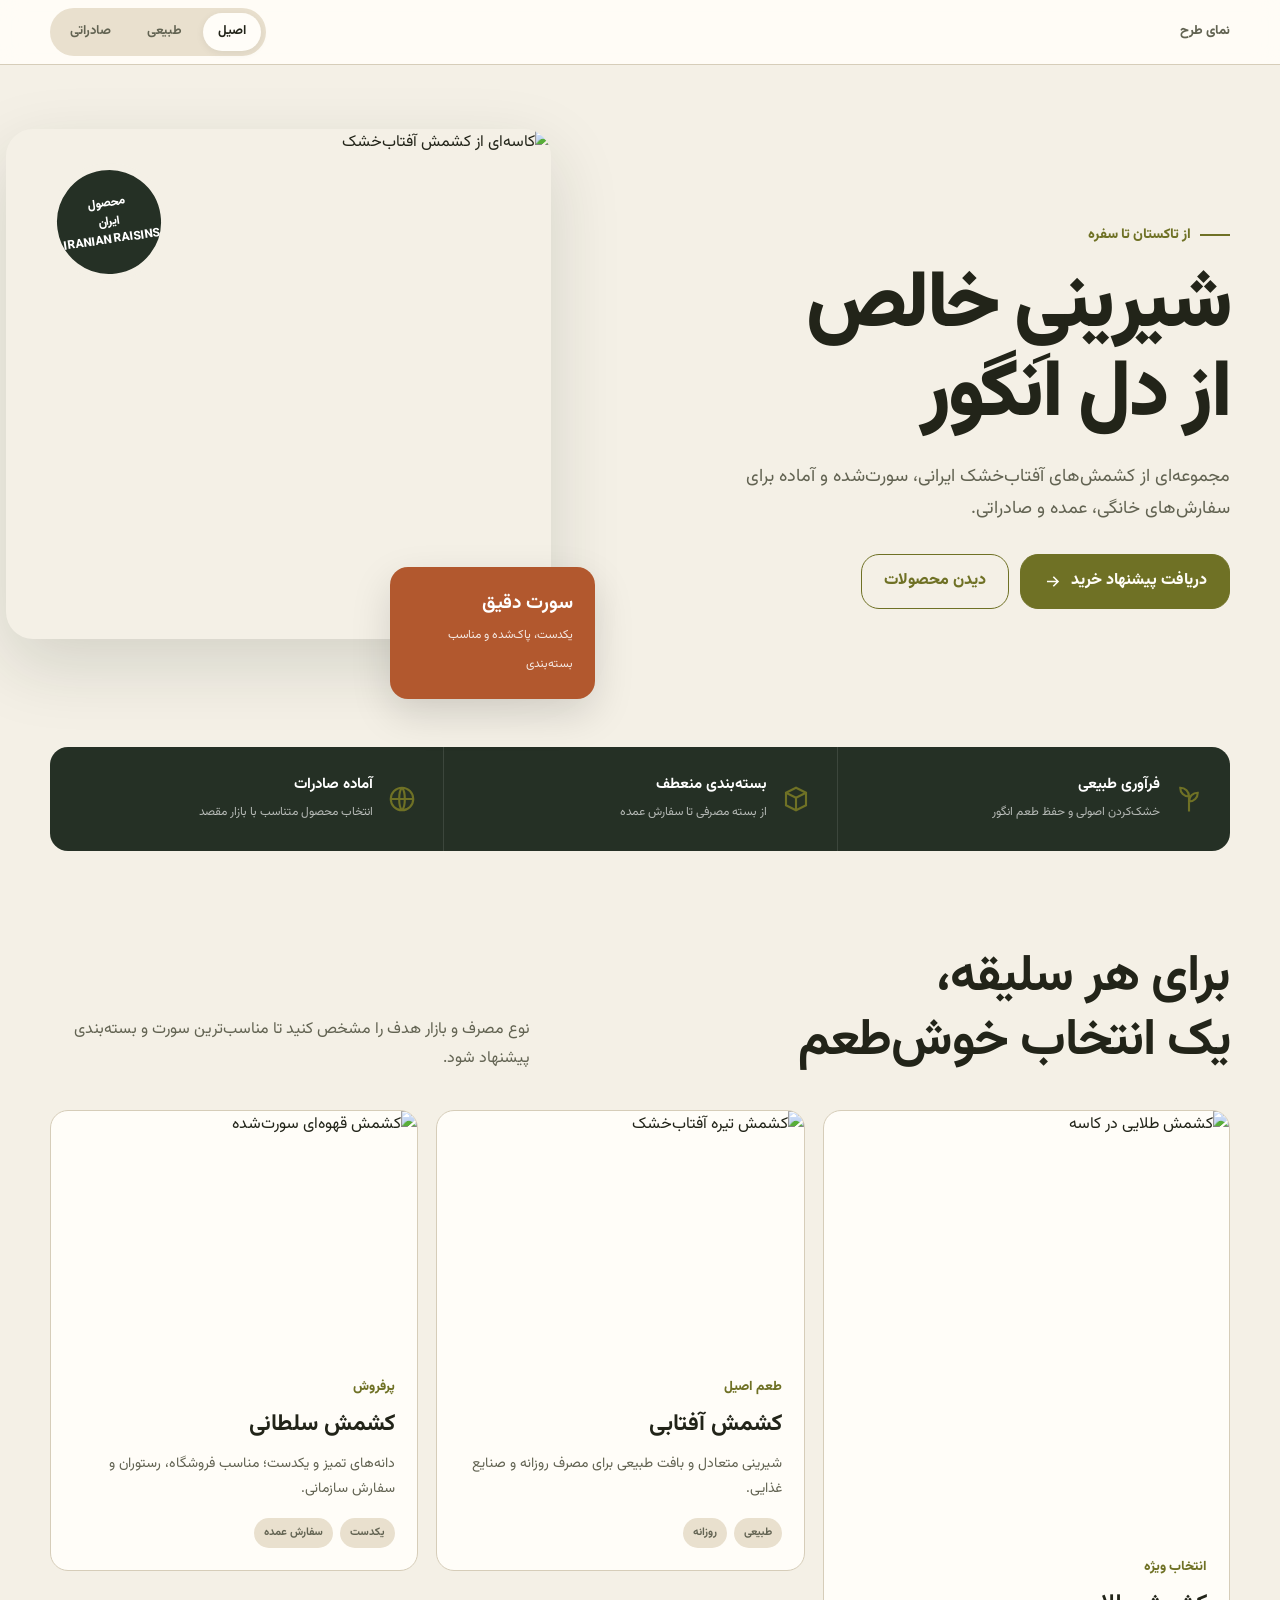
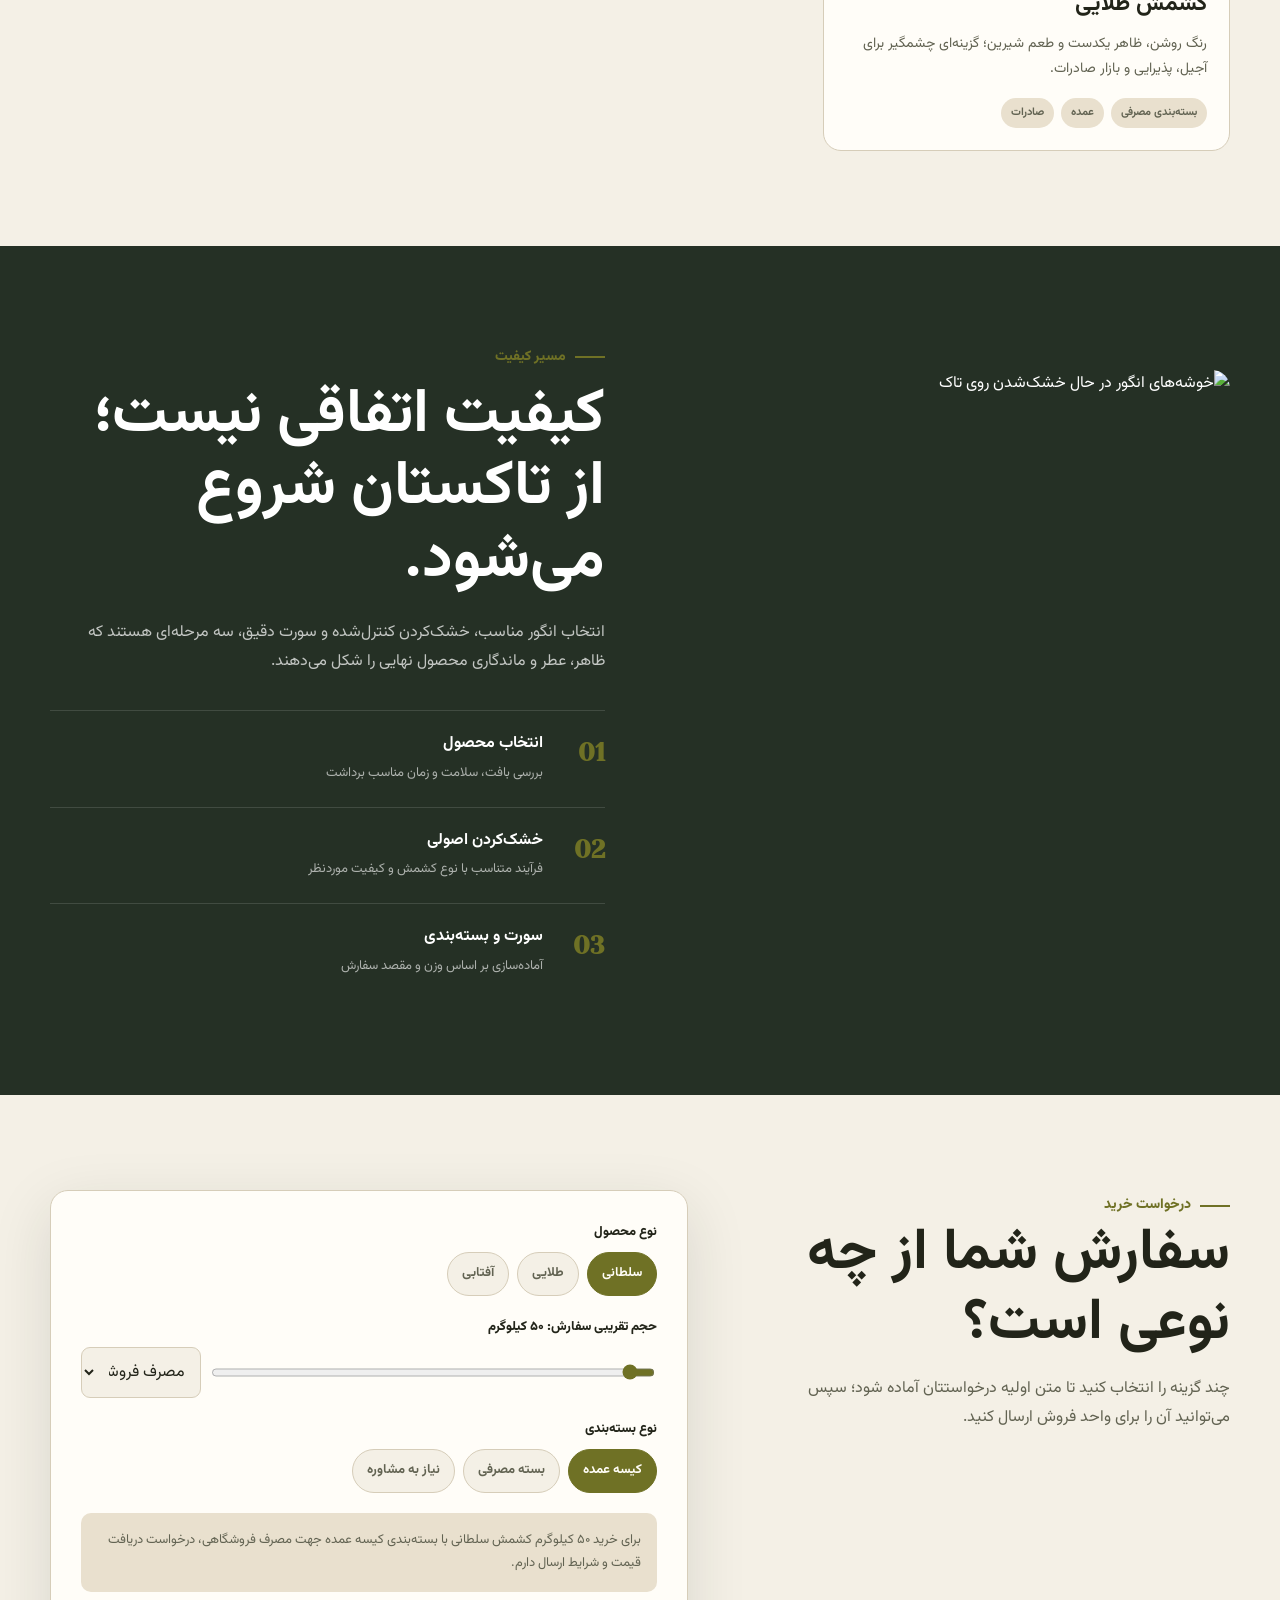
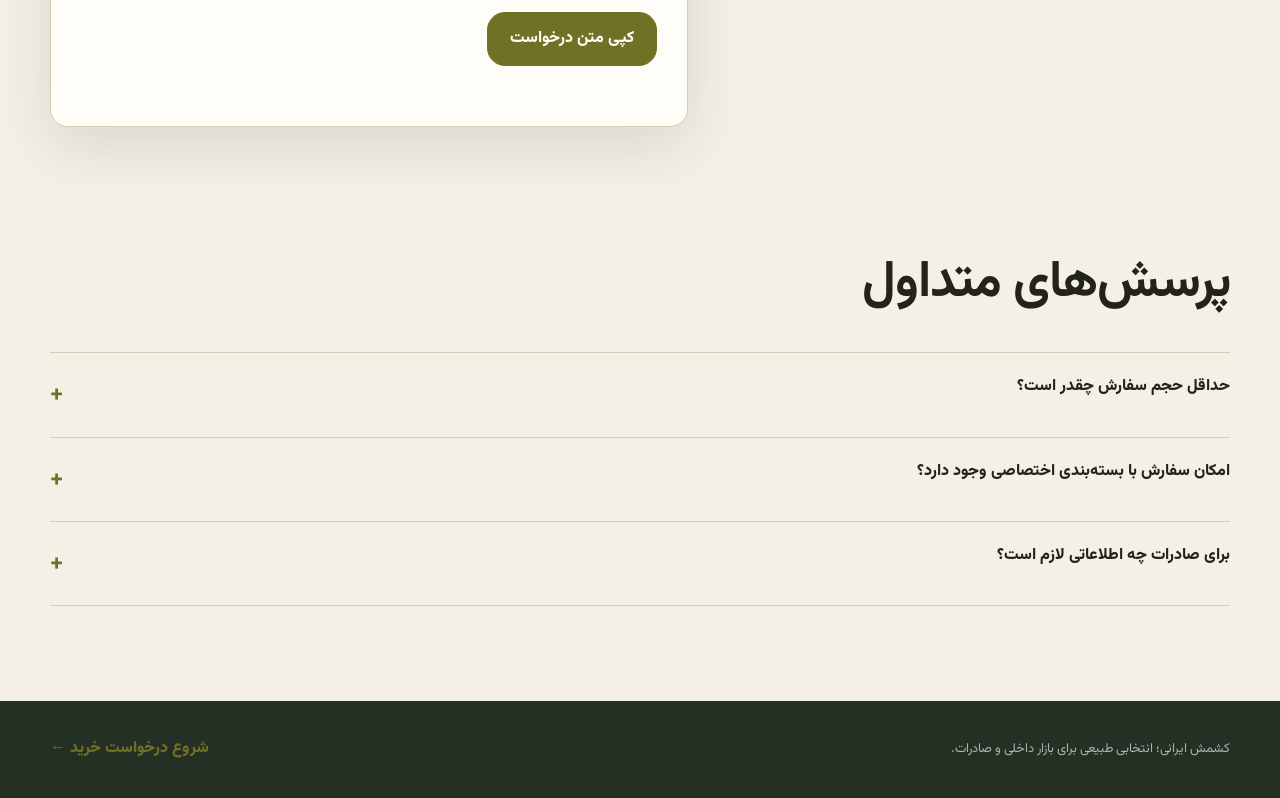
==== demos/keshmesh/index.html @ 6603c425 "Add keshmesh landing page demo" ====
<!doctype html>
<html lang="fa" dir="rtl">
<head>
<meta charset="utf-8"><meta name="viewport" content="width=device-width,initial-scale=1,viewport-fit=cover"><meta name="color-scheme" content="light dark"><link rel="icon" href="data:,"><title>خرید کشمش ایرانی | فروش عمده و صادراتی</title>
<link rel="preconnect" href="https://fonts.googleapis.com"><link rel="preconnect" href="https://fonts.gstatic.com" crossorigin><link href="https://fonts.googleapis.com/css2?family=Vazirmatn:wght@400;500;600;700;800;900&family=Yeseva+One&display=swap" rel="stylesheet">
<style>
:root{color-scheme:light dark;--bg:#f4f0e6;--surface:#fffdf8;--surface2:#e9e0ce;--ink:#222419;--muted:#626352;--accent:#6f7125;--accent2:#b2582e;--line:#d6cdb9;--on:#fffdf6;--dark:#253025;--radius:18px}body[data-theme="natural"]{--bg:#eef2e8;--surface:#fbfdf8;--surface2:#dce8d4;--ink:#173121;--muted:#55705d;--accent:#2f6b43;--accent2:#9b5c2b;--line:#c5d5c7;--dark:#173923;--radius:9px}body[data-theme="export"]{--bg:#eef1f4;--surface:#fff;--surface2:#dfe6ec;--ink:#152333;--muted:#536273;--accent:#ad7022;--accent2:#244f66;--line:#ccd5dd;--dark:#102b3b;--radius:4px}@media(prefers-color-scheme:dark){:root{--bg:#171910;--surface:#22241a;--surface2:#2f3022;--ink:#f5f1df;--muted:#b9baa9;--accent:#bec265;--accent2:#df8255;--line:#404332;--dark:#0d110c;--on:#16180f}body[data-theme="natural"]{--bg:#0f1812;--surface:#17231b;--surface2:#203128;--ink:#eef6ee;--muted:#b1c4b4;--accent:#78b889;--accent2:#d59a68;--line:#344a39;--dark:#09150d;--on:#0e1c12}body[data-theme="export"]{--bg:#10171e;--surface:#17232e;--surface2:#21313e;--ink:#f1f5f7;--muted:#afbdc8;--accent:#e0a653;--accent2:#77adc5;--line:#354653;--dark:#08131b;--on:#121b22}}
*{box-sizing:border-box}html{scroll-behavior:smooth}body{margin:0;background:var(--bg);color:var(--ink);font-family:"Vazirmatn",sans-serif;line-height:1.8;transition:background .25s,color .25s}img{display:block;width:100%}a{color:inherit;text-decoration:none}button,input,select{font:inherit}button{cursor:pointer}.wrap{width:min(1180px,calc(100% - 40px));margin-inline:auto}.demo-switcher{position:sticky;top:0;z-index:50;background:color-mix(in srgb,var(--surface) 92%,transparent);border-bottom:1px solid var(--line);backdrop-filter:blur(12px)}.switch-row{min-height:64px;display:flex;justify-content:space-between;align-items:center;gap:16px}.switch-label{font-size:13px;font-weight:800;color:var(--muted)}.switches{display:flex;gap:6px;background:var(--surface2);padding:5px;border-radius:999px}.switches button{border:0;background:transparent;color:var(--muted);padding:7px 15px;border-radius:999px;font-size:13px;font-weight:700}.switches button.active{background:var(--surface);color:var(--ink);box-shadow:0 2px 9px #0001}.hero{padding:64px 0 76px;overflow:hidden}.hero-grid{display:grid;grid-template-columns:1.02fr .98fr;align-items:center;gap:68px}.hero-copy{position:relative}.eyebrow{display:inline-flex;align-items:center;gap:9px;color:var(--accent);font-weight:800;font-size:14px}.eyebrow:before{content:"";width:30px;height:2px;background:var(--accent)}h1{font-size:clamp(42px,6.2vw,84px);line-height:1.12;letter-spacing:-2.5px;margin:15px 0 20px;font-weight:900;max-width:670px}.hero p{max-width:600px;color:var(--muted);font-size:18px;margin:0 0 28px}.hero-actions{display:flex;flex-wrap:wrap;gap:11px}.btn{border:1px solid var(--accent);background:var(--accent);color:var(--on);padding:12px 22px;font-weight:800;border-radius:var(--radius);display:inline-flex;align-items:center;justify-content:center;gap:9px;min-height:52px}.btn.secondary{background:transparent;color:var(--accent)}.btn svg{width:19px;height:19px}.hero-visual{position:relative;min-height:570px}.hero-main{position:absolute;inset:0 44px 34px 0;height:510px;object-fit:cover;border-radius:calc(var(--radius)*1.5);box-shadow:0 25px 70px #1d271d26}.hero-note{position:absolute;bottom:0;right:0;background:var(--accent2);color:#fff;padding:20px 22px;width:205px;border-radius:var(--radius);box-shadow:0 15px 40px #0002}.hero-note strong{display:block;font-size:19px}.hero-note span{font-size:12px;opacity:.86}.stamp{position:absolute;top:34px;left:0;width:118px;height:118px;border-radius:50%;background:var(--dark);color:#fff;display:grid;place-content:center;text-align:center;transform:rotate(-8deg);font-size:12px;font-weight:800;line-height:1.55;border:7px solid var(--bg)}.quick{margin-top:-28px}.quick-grid{display:grid;grid-template-columns:repeat(3,1fr);background:var(--dark);color:#fff;border-radius:var(--radius);overflow:hidden}.quick-item{padding:24px 26px;display:flex;gap:14px;align-items:center;border-left:1px solid #ffffff1c}.quick-item:last-child{border:0}.quick svg{width:30px;height:30px;color:var(--accent)}.quick strong{display:block;font-size:15px}.quick span{font-size:12px;color:#ffffffa8}section{padding:95px 0}.section-head{display:flex;align-items:end;justify-content:space-between;gap:30px;margin-bottom:36px}.section-head h2{font-size:clamp(30px,4vw,52px);line-height:1.25;margin:0;letter-spacing:-1px}.section-head p{max-width:480px;color:var(--muted);margin:0}.products{display:grid;grid-template-columns:1.05fr .95fr .95fr;gap:18px}.product{background:var(--surface);border:1px solid var(--line);border-radius:var(--radius);overflow:hidden}.product:first-child{grid-row:span 2}.product img{height:240px;object-fit:cover}.product:first-child img{height:420px}.product-body{padding:22px}.product small{color:var(--accent);font-weight:800}.product h3{font-size:23px;margin:2px 0 7px}.product p{color:var(--muted);font-size:14px;margin:0}.product-meta{display:flex;flex-wrap:wrap;gap:7px;margin-top:16px}.tag{background:var(--surface2);color:var(--muted);padding:5px 10px;border-radius:999px;font-size:11px;font-weight:700}.story{background:var(--dark);color:#fff;overflow:hidden}.story-grid{display:grid;grid-template-columns:1fr 1fr;gap:70px;align-items:center}.story-media img{height:600px;object-fit:cover;border-radius:var(--radius)}.story-copy h2{font-size:clamp(34px,4.8vw,62px);line-height:1.18;margin:10px 0 22px}.story-copy>p{color:#ffffffb8;max-width:550px}.steps{margin-top:33px}.step{display:grid;grid-template-columns:48px 1fr;gap:14px;padding:19px 0;border-top:1px solid #ffffff21}.step b{font-family:"Yeseva One",serif;color:var(--accent);font-size:25px}.step strong{display:block}.step span{color:#ffffff9e;font-size:13px}.order-grid{display:grid;grid-template-columns:.85fr 1.15fr;gap:70px;align-items:start}.order-copy h2{font-size:clamp(34px,4.5vw,58px);line-height:1.22;margin:0 0 16px}.order-copy p{color:var(--muted)}.order-form{background:var(--surface);border:1px solid var(--line);padding:30px;border-radius:var(--radius);box-shadow:0 18px 60px #1f2a2020}.field{margin-bottom:20px}.field label{display:block;font-size:13px;font-weight:800;margin-bottom:8px}.choices{display:flex;flex-wrap:wrap;gap:8px}.choice{border:1px solid var(--line);background:var(--bg);color:var(--muted);padding:9px 14px;border-radius:999px;font-weight:700;font-size:13px}.choice.active{border-color:var(--accent);background:var(--accent);color:var(--on)}.range-row{display:grid;grid-template-columns:1fr 120px;gap:12px}.range-row input,.field select{width:100%;accent-color:var(--accent)}.field select{background:var(--bg);border:1px solid var(--line);color:var(--ink);padding:11px;border-radius:9px}.preview{background:var(--surface2);border-radius:10px;padding:16px;font-size:13px;color:var(--muted);margin:20px 0}.copy-status{font-size:12px;color:var(--accent);font-weight:800;min-height:22px;margin-top:8px}.faq{padding-top:30px}.faq-list{border-top:1px solid var(--line)}details{border-bottom:1px solid var(--line);padding:20px 0}summary{font-weight:800;cursor:pointer;list-style:none;display:flex;justify-content:space-between;gap:20px}summary:after{content:"+";font-size:24px;color:var(--accent)}details[open] summary:after{content:"−"}details p{color:var(--muted);max-width:800px;margin:12px 0 0}footer{background:var(--dark);color:#fff;padding:34px 0}.footer-row{display:flex;justify-content:space-between;align-items:center;gap:20px}.footer-row p{margin:0;color:#ffffffa0;font-size:13px}.footer-cta{font-weight:800;color:var(--accent)}
@media(max-width:900px){.hero-grid,.story-grid,.order-grid{grid-template-columns:1fr;gap:38px}.hero{padding-top:44px}.hero-visual{min-height:470px}.hero-main{height:430px}.quick-grid{grid-template-columns:1fr}.quick-item{border-left:0;border-bottom:1px solid #ffffff1c}.products{grid-template-columns:1fr 1fr}.product:first-child{grid-row:auto;grid-column:span 2}.product:first-child img{height:420px}.story-media img{height:480px}.section-head{align-items:start;flex-direction:column}}@media(max-width:600px){.wrap{width:min(100% - 28px,1180px)}.switch-row{min-height:72px;align-items:flex-start;padding:10px 0;flex-direction:column;gap:5px}.switches{width:100%}.switches button{flex:1;padding-inline:8px}.hero{padding:38px 0 55px}.hero-grid{gap:28px}h1{font-size:43px;letter-spacing:-1.4px}.hero p{font-size:16px}.hero-actions .btn{flex:1}.hero-visual{min-height:390px}.hero-main{height:360px;inset:0 20px 30px 0}.stamp{width:94px;height:94px;font-size:10px;border-width:5px}.hero-note{padding:14px 16px;width:180px}.quick{margin-top:-5px}.quick-item{padding:18px 20px}section{padding:68px 0}.section-head{margin-bottom:24px}.products{grid-template-columns:1fr}.product:first-child{grid-column:auto}.product img,.product:first-child img{height:280px}.story-grid{gap:28px}.story-media img{height:390px}.order-form{padding:20px}.range-row{grid-template-columns:1fr}.footer-row{align-items:flex-start;flex-direction:column}}@media(prefers-reduced-motion:reduce){html{scroll-behavior:auto}*{transition:none!important}}
</style></head>
<body data-theme="classic"><div class="demo-switcher" aria-label="انتخاب سبک طراحی"><div class="wrap switch-row"><span class="switch-label">نمای طرح</span><div class="switches" role="group" aria-label="سه سبک طراحی"><button class="active" data-theme="classic">اصیل</button><button data-theme="natural">طبیعی</button><button data-theme="export">صادراتی</button></div></div></div>
<main><header class="hero"><div class="wrap hero-grid"><div class="hero-copy"><div class="eyebrow">از تاکستان تا سفره</div><h1>شیرینیِ خالص<br>از دل انگور</h1><p>مجموعه‌ای از کشمش‌های آفتاب‌خشک ایرانی، سورت‌شده و آماده برای سفارش‌های خانگی، عمده و صادراتی.</p><div class="hero-actions"><a class="btn" href="#order">دریافت پیشنهاد خرید <svg viewBox="0 0 24 24" fill="none" stroke="currentColor" stroke-width="2"><path d="M5 12h14M13 6l6 6-6 6"/></svg></a><a class="btn secondary" href="#products">دیدن محصولات</a></div></div><div class="hero-visual"><img class="hero-main" src="images/img1.jpg" alt="کاسه‌ای از کشمش آفتاب‌خشک"><div class="stamp">محصول<br>ایران<br>IRANIAN RAISINS</div><div class="hero-note"><strong>سورت دقیق</strong><span>یکدست، پاک‌شده و مناسب بسته‌بندی</span></div></div></div></header>
<div class="quick wrap" aria-label="مزیت‌های خرید"><div class="quick-grid"><div class="quick-item"><svg viewBox="0 0 24 24" fill="none" stroke="currentColor" stroke-width="1.7"><path d="M12 22V10M12 10C8 10 5 7 5 3c4 0 7 3 7 7ZM12 14c4 0 7-3 7-7-4 0-7 3-7 7Z"/></svg><div><strong>فرآوری طبیعی</strong><span>خشک‌کردن اصولی و حفظ طعم انگور</span></div></div><div class="quick-item"><svg viewBox="0 0 24 24" fill="none" stroke="currentColor" stroke-width="1.7"><path d="m4 7 8-4 8 4v10l-8 4-8-4Z"/><path d="m4 7 8 4 8-4M12 11v10"/></svg><div><strong>بسته‌بندی منعطف</strong><span>از بسته مصرفی تا سفارش عمده</span></div></div><div class="quick-item"><svg viewBox="0 0 24 24" fill="none" stroke="currentColor" stroke-width="1.7"><circle cx="12" cy="12" r="9"/><path d="M3 12h18M12 3c3 3 3 15 0 18M12 3c-3 3-3 15 0 18"/></svg><div><strong>آماده صادرات</strong><span>انتخاب محصول متناسب با بازار مقصد</span></div></div></div></div>
<section id="products"><div class="wrap"><div class="section-head"><h2>برای هر سلیقه،<br>یک انتخاب خوش‌طعم</h2><p>نوع مصرف و بازار هدف را مشخص کنید تا مناسب‌ترین سورت و بسته‌بندی پیشنهاد شود.</p></div><div class="products"><article class="product"><img src="images/img2.jpg" alt="کشمش طلایی در کاسه"><div class="product-body"><small>انتخاب ویژه</small><h3>کشمش طلایی</h3><p>رنگ روشن، ظاهر یکدست و طعم شیرین؛ گزینه‌ای چشمگیر برای آجیل، پذیرایی و بازار صادرات.</p><div class="product-meta"><span class="tag">بسته‌بندی مصرفی</span><span class="tag">عمده</span><span class="tag">صادرات</span></div></div></article><article class="product"><img src="images/img3.jpg" alt="کشمش تیره آفتاب‌خشک"><div class="product-body"><small>طعم اصیل</small><h3>کشمش آفتابی</h3><p>شیرینی متعادل و بافت طبیعی برای مصرف روزانه و صنایع غذایی.</p><div class="product-meta"><span class="tag">طبیعی</span><span class="tag">روزانه</span></div></div></article><article class="product"><img src="images/img1.jpg" alt="کشمش قهوه‌ای سورت‌شده"><div class="product-body"><small>پرفروش</small><h3>کشمش سلطانی</h3><p>دانه‌های تمیز و یکدست؛ مناسب فروشگاه، رستوران و سفارش سازمانی.</p><div class="product-meta"><span class="tag">یکدست</span><span class="tag">سفارش عمده</span></div></div></article></div></div></section>
<section class="story"><div class="wrap story-grid"><div class="story-media"><img src="images/img4.jpg" alt="خوشه‌های انگور در حال خشک‌شدن روی تاک"></div><div class="story-copy"><div class="eyebrow">مسیر کیفیت</div><h2>کیفیت اتفاقی نیست؛ از تاکستان شروع می‌شود.</h2><p>انتخاب انگور مناسب، خشک‌کردن کنترل‌شده و سورت دقیق، سه مرحله‌ای هستند که ظاهر، عطر و ماندگاری محصول نهایی را شکل می‌دهند.</p><div class="steps"><div class="step"><b>01</b><div><strong>انتخاب محصول</strong><span>بررسی بافت، سلامت و زمان مناسب برداشت</span></div></div><div class="step"><b>02</b><div><strong>خشک‌کردن اصولی</strong><span>فرآیند متناسب با نوع کشمش و کیفیت موردنظر</span></div></div><div class="step"><b>03</b><div><strong>سورت و بسته‌بندی</strong><span>آماده‌سازی بر اساس وزن و مقصد سفارش</span></div></div></div></div></div></section>
<section id="order"><div class="wrap order-grid"><div class="order-copy"><div class="eyebrow">درخواست خرید</div><h2>سفارش شما از چه نوعی است؟</h2><p>چند گزینه را انتخاب کنید تا متن اولیه درخواستتان آماده شود؛ سپس می‌توانید آن را برای واحد فروش ارسال کنید.</p></div><div class="order-form" aria-label="سازنده متن درخواست خرید"><div class="field"><label>نوع محصول</label><div class="choices" data-group="product"><button class="choice active">سلطانی</button><button class="choice">طلایی</button><button class="choice">آفتابی</button></div></div><div class="field"><label for="amount">حجم تقریبی سفارش: <span id="amountLabel">۵۰ کیلوگرم</span></label><div class="range-row"><input id="amount" type="range" min="10" max="1000" step="10" value="50"><select id="purpose" aria-label="نوع سفارش"><option>مصرف فروشگاهی</option><option>خرید عمده</option><option>صادرات</option><option>صنایع غذایی</option></select></div></div><div class="field"><label>نوع بسته‌بندی</label><div class="choices" data-group="package"><button class="choice active">کیسه عمده</button><button class="choice">بسته مصرفی</button><button class="choice">نیاز به مشاوره</button></div></div><div class="preview" id="preview">برای خرید ۵۰ کیلوگرم کشمش سلطانی با بسته‌بندی کیسه عمده جهت مصرف فروشگاهی، درخواست دریافت قیمت و شرایط ارسال دارم.</div><button class="btn" id="copyBtn" type="button">کپی متن درخواست</button><div class="copy-status" id="copyStatus" role="status" aria-live="polite"></div></div></div></section>
<section class="faq"><div class="wrap"><div class="section-head"><h2>پرسش‌های متداول</h2></div><div class="faq-list"><details><summary>حداقل حجم سفارش چقدر است؟</summary><p>حداقل مقدار به نوع کشمش، بسته‌بندی و مقصد ارسال وابسته است. نوع سفارش را در فرم بالا مشخص کنید تا پیشنهاد متناسب آماده شود.</p></details><details><summary>امکان سفارش با بسته‌بندی اختصاصی وجود دارد؟</summary><p>برای سفارش‌های عمده می‌توان نوع بسته‌بندی، وزن هر بسته و اطلاعات چاپی را بر اساس نیاز بازار مقصد بررسی کرد.</p></details><details><summary>برای صادرات چه اطلاعاتی لازم است؟</summary><p>کشور مقصد، حجم تقریبی، نوع مصرف، مشخصات بسته‌بندی و زمان تحویل موردنظر، اطلاعات اولیه برای بررسی سفارش صادراتی هستند.</p></details></div></div></section></main>
<footer><div class="wrap footer-row"><p>کشمش ایرانی؛ انتخابی طبیعی برای بازار داخلی و صادرات.</p><a class="footer-cta" href="#order">شروع درخواست خرید ←</a></div></footer>
<script>(function(){var body=document.body,themeBtns=document.querySelectorAll('.switches button');themeBtns.forEach(function(btn){btn.addEventListener('click',function(){body.setAttribute('data-theme',btn.getAttribute('data-theme'));themeBtns.forEach(function(b){b.classList.remove('active')});btn.classList.add('active')})});document.querySelectorAll('.choices').forEach(function(group){group.querySelectorAll('.choice').forEach(function(btn){btn.addEventListener('click',function(){group.querySelectorAll('.choice').forEach(function(b){b.classList.remove('active')});btn.classList.add('active');update()})})});var amount=document.getElementById('amount'),amountLabel=document.getElementById('amountLabel'),purpose=document.getElementById('purpose'),preview=document.getElementById('preview'),status=document.getElementById('copyStatus');function fa(n){return String(n).replace(/0/g,'۰').replace(/1/g,'۱').replace(/2/g,'۲').replace(/3/g,'۳').replace(/4/g,'۴').replace(/5/g,'۵').replace(/6/g,'۶').replace(/7/g,'۷').replace(/8/g,'۸').replace(/9/g,'۹')}function update(){var product=document.querySelector('[data-group="product"] .active').textContent,pack=document.querySelector('[data-group="package"] .active').textContent,qty=fa(amount.value);amountLabel.textContent=qty+' کیلوگرم';preview.textContent='برای خرید '+qty+' کیلوگرم کشمش '+product+' با بسته‌بندی '+pack+' جهت '+purpose.value+'، درخواست دریافت قیمت و شرایط ارسال دارم.';status.textContent=''}amount.addEventListener('input',update);purpose.addEventListener('change',update);document.getElementById('copyBtn').addEventListener('click',function(){var text=preview.textContent;if(navigator.clipboard&&navigator.clipboard.writeText){navigator.clipboard.writeText(text).then(function(){status.textContent='متن درخواست کپی شد.'},function(){fallback(text)})}else{fallback(text)}});function fallback(text){var t=document.createElement('textarea');t.value=text;t.style.position='fixed';t.style.opacity='0';document.body.appendChild(t);t.select();try{document.execCommand('copy');status.textContent='متن درخواست کپی شد.'}catch(e){status.textContent='متن را انتخاب و کپی کنید.'}document.body.removeChild(t)}})();</script></body></html>
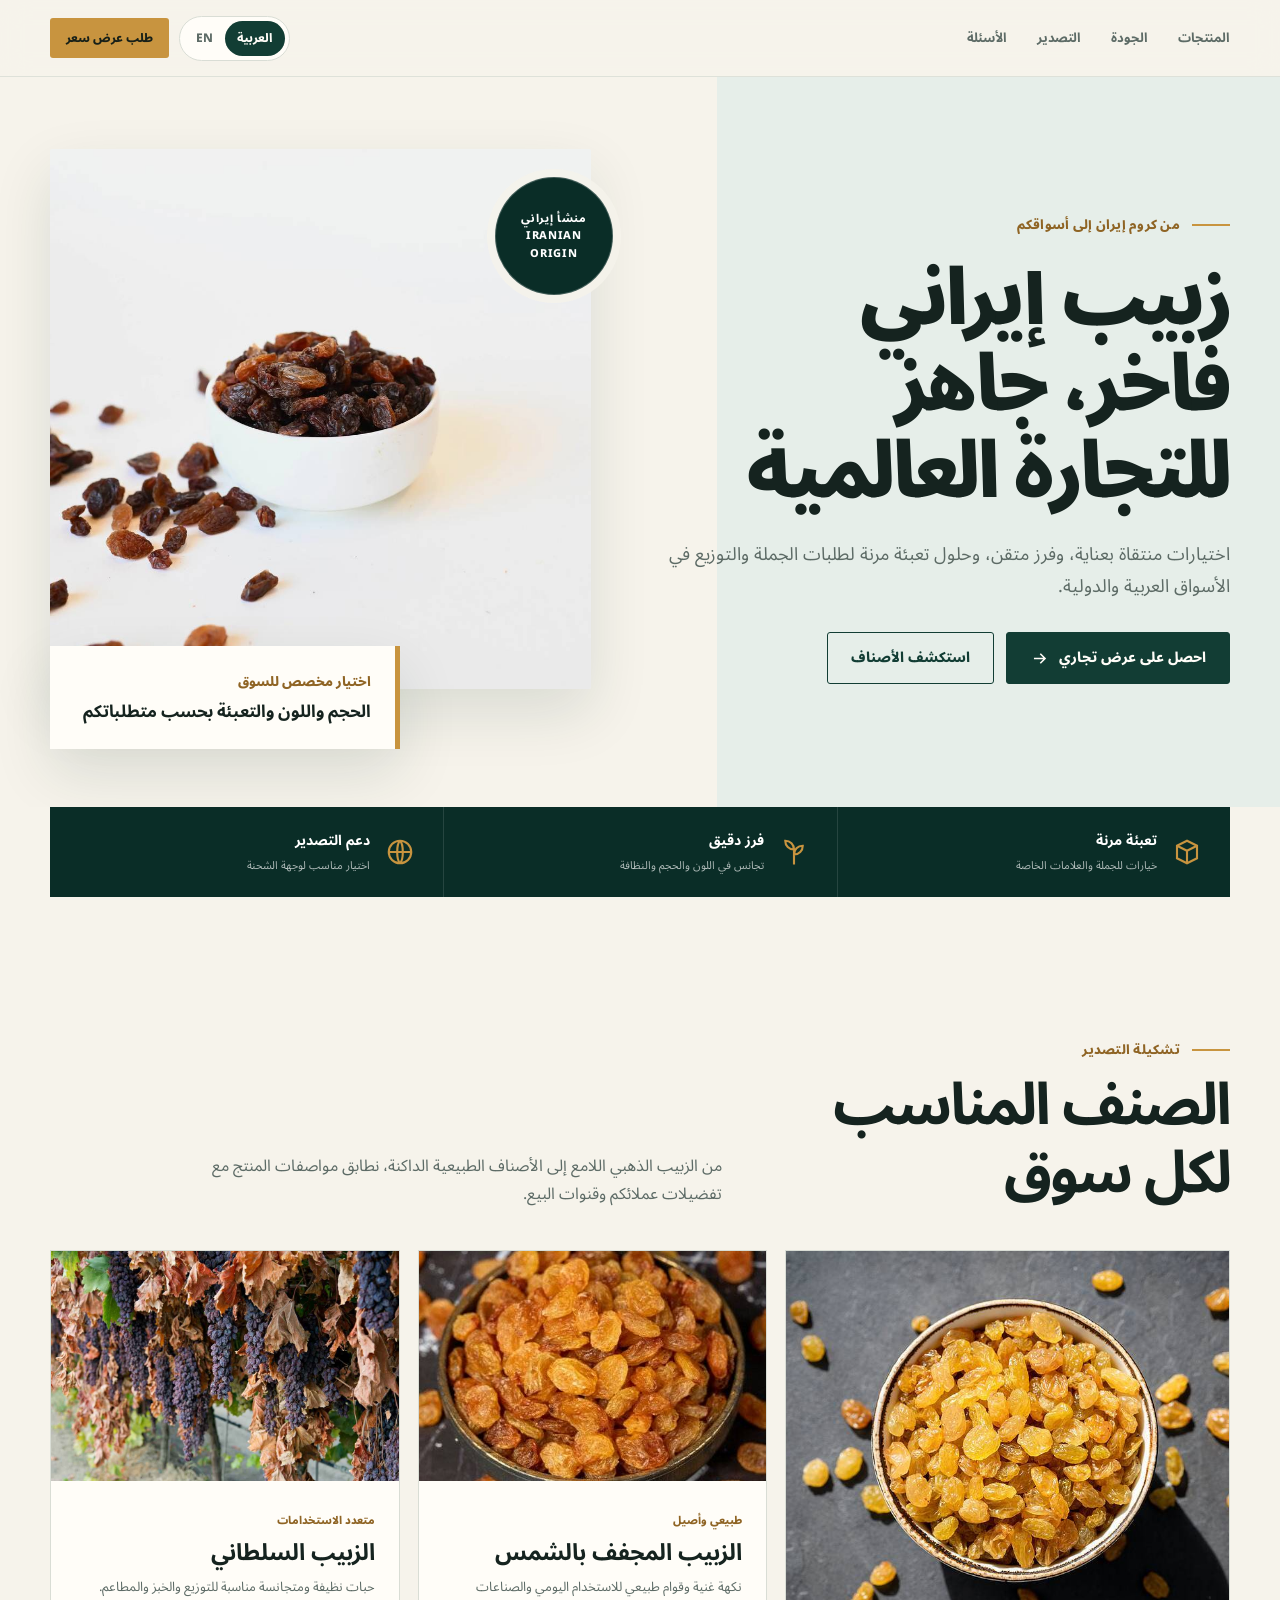
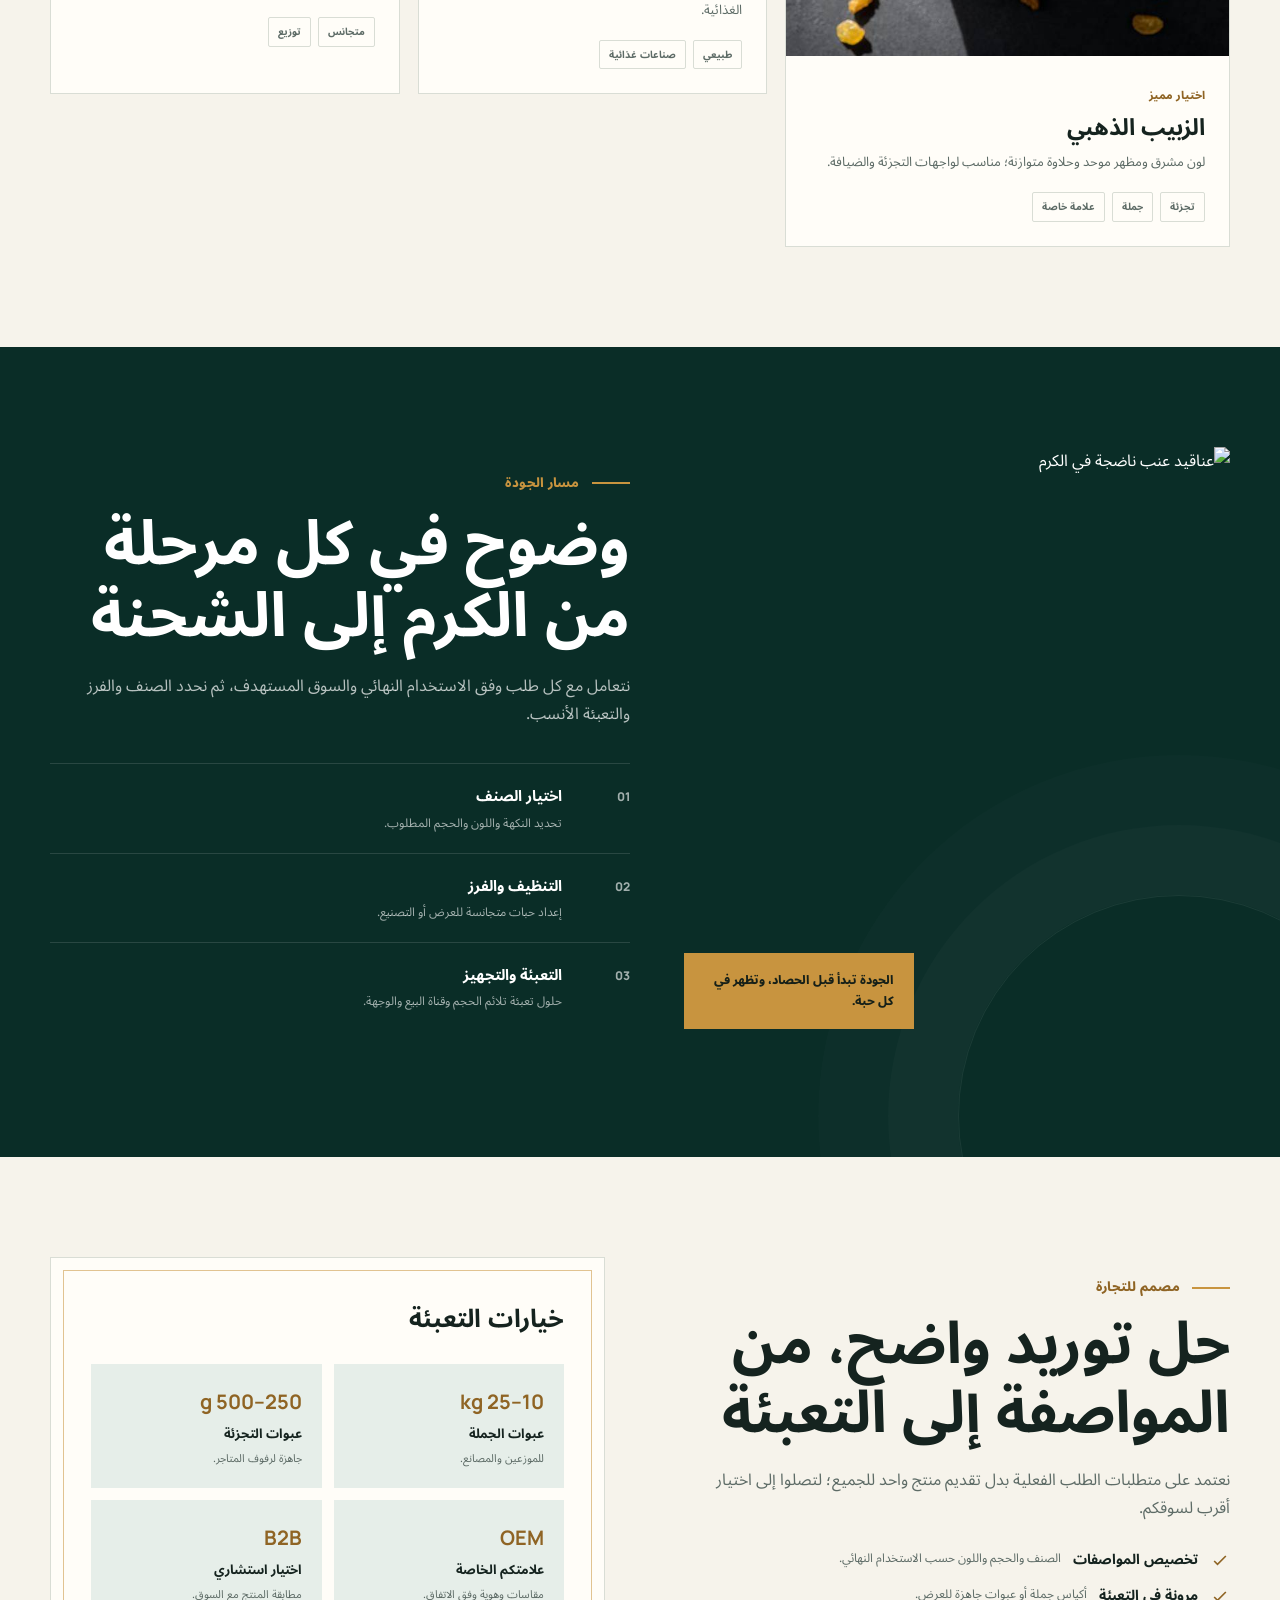
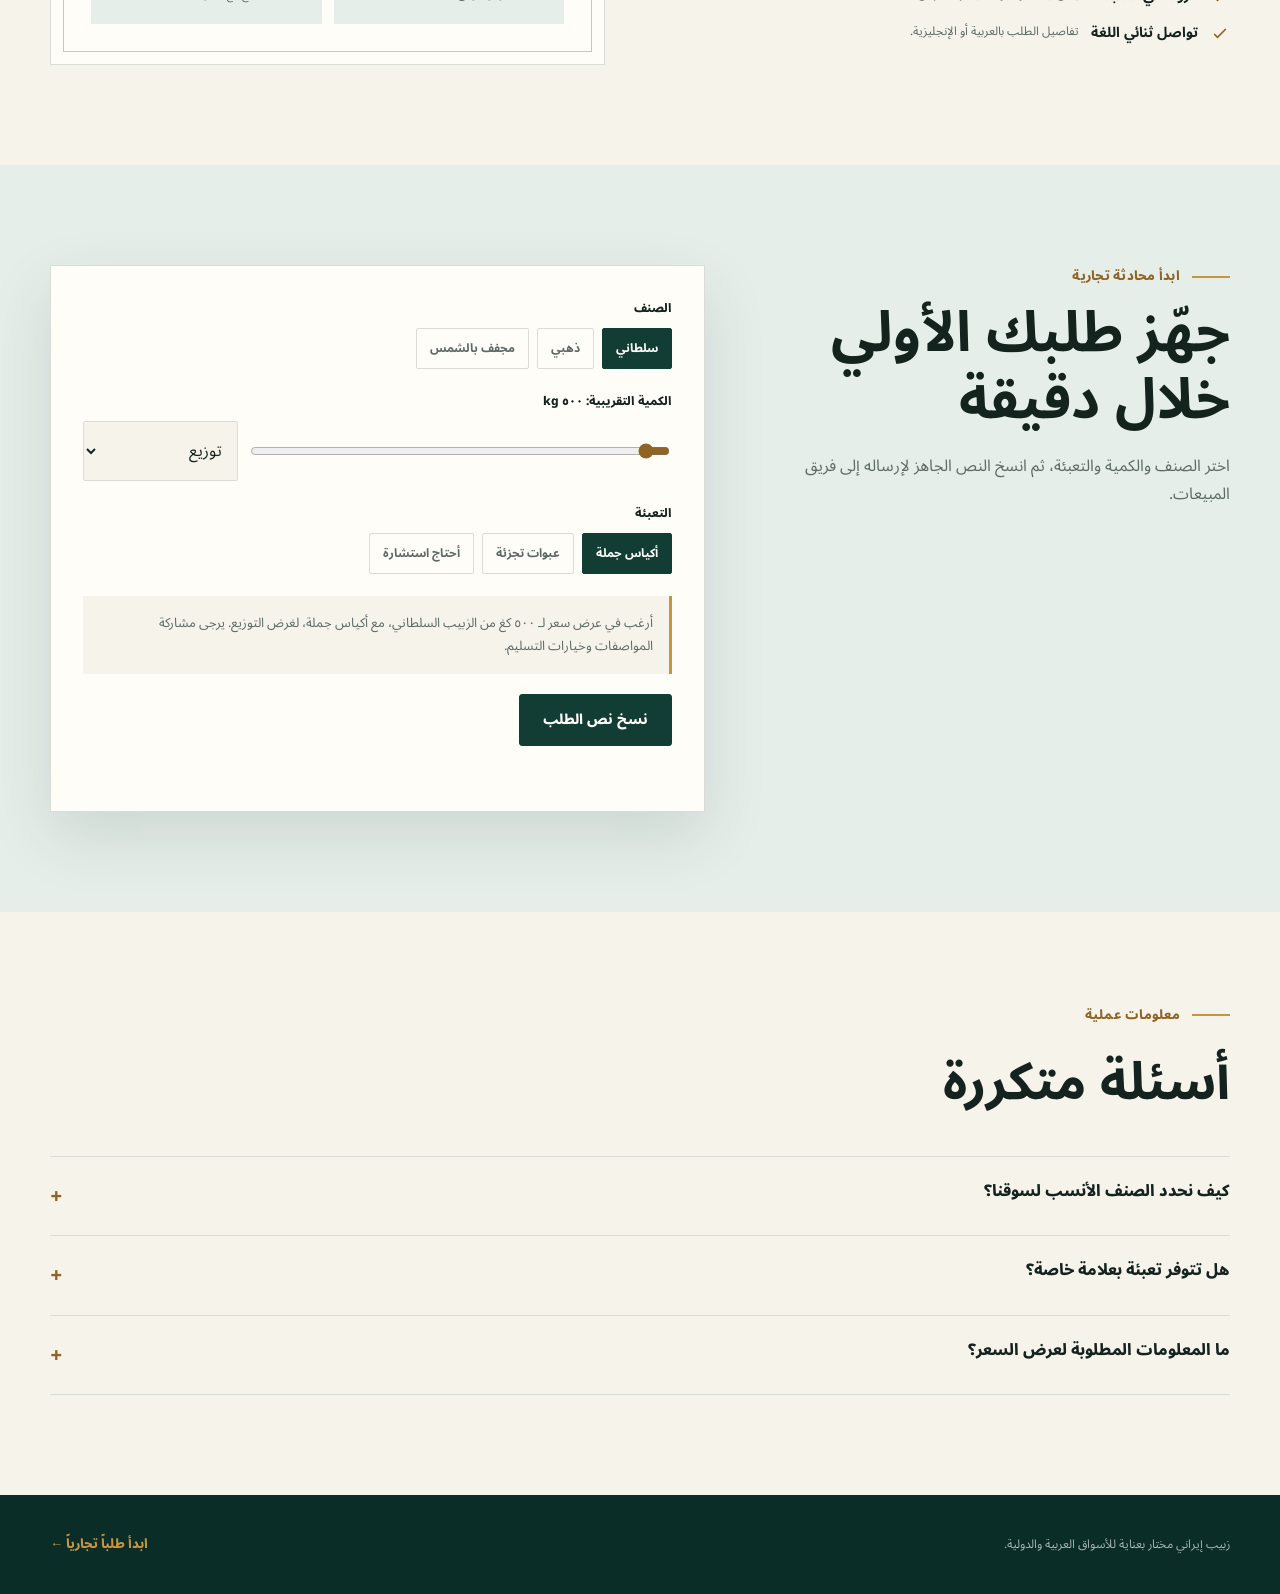
==== commit 36a461d0: "Update keshmesh demo: bilingual AR/EN version" ====
--- a/demos/keshmesh/index.html
+++ b/demos/keshmesh/index.html
@@ -1,19 +1,137 @@
 <!doctype html>
-<html lang="fa" dir="rtl">
+<html lang="ar" dir="rtl">
 <head>
-<meta charset="utf-8"><meta name="viewport" content="width=device-width,initial-scale=1,viewport-fit=cover"><meta name="color-scheme" content="light dark"><link rel="icon" href="data:,"><title>خرید کشمش ایرانی | فروش عمده و صادراتی</title>
-<link rel="preconnect" href="https://fonts.googleapis.com"><link rel="preconnect" href="https://fonts.gstatic.com" crossorigin><link href="https://fonts.googleapis.com/css2?family=Vazirmatn:wght@400;500;600;700;800;900&family=Yeseva+One&display=swap" rel="stylesheet">
+<meta charset="utf-8">
+<meta name="viewport" content="width=device-width,initial-scale=1,viewport-fit=cover">
+<meta name="color-scheme" content="light dark">
+<meta name="theme-color" content="#123d34">
+<link rel="icon" href="data:,">
+<title>زبيب إيراني فاخر للتجارة والتصدير</title>
+<link rel="preconnect" href="https://fonts.googleapis.com">
+<link rel="preconnect" href="https://fonts.gstatic.com" crossorigin>
+<link href="https://fonts.googleapis.com/css2?family=Manrope:wght@400;500;600;700;800&family=Noto+Sans+Arabic:wght@400;500;600;700;800;900&display=swap" rel="stylesheet">
 <style>
-:root{color-scheme:light dark;--bg:#f4f0e6;--surface:#fffdf8;--surface2:#e9e0ce;--ink:#222419;--muted:#626352;--accent:#6f7125;--accent2:#b2582e;--line:#d6cdb9;--on:#fffdf6;--dark:#253025;--radius:18px}body[data-theme="natural"]{--bg:#eef2e8;--surface:#fbfdf8;--surface2:#dce8d4;--ink:#173121;--muted:#55705d;--accent:#2f6b43;--accent2:#9b5c2b;--line:#c5d5c7;--dark:#173923;--radius:9px}body[data-theme="export"]{--bg:#eef1f4;--surface:#fff;--surface2:#dfe6ec;--ink:#152333;--muted:#536273;--accent:#ad7022;--accent2:#244f66;--line:#ccd5dd;--dark:#102b3b;--radius:4px}@media(prefers-color-scheme:dark){:root{--bg:#171910;--surface:#22241a;--surface2:#2f3022;--ink:#f5f1df;--muted:#b9baa9;--accent:#bec265;--accent2:#df8255;--line:#404332;--dark:#0d110c;--on:#16180f}body[data-theme="natural"]{--bg:#0f1812;--surface:#17231b;--surface2:#203128;--ink:#eef6ee;--muted:#b1c4b4;--accent:#78b889;--accent2:#d59a68;--line:#344a39;--dark:#09150d;--on:#0e1c12}body[data-theme="export"]{--bg:#10171e;--surface:#17232e;--surface2:#21313e;--ink:#f1f5f7;--muted:#afbdc8;--accent:#e0a653;--accent2:#77adc5;--line:#354653;--dark:#08131b;--on:#121b22}}
-*{box-sizing:border-box}html{scroll-behavior:smooth}body{margin:0;background:var(--bg);color:var(--ink);font-family:"Vazirmatn",sans-serif;line-height:1.8;transition:background .25s,color .25s}img{display:block;width:100%}a{color:inherit;text-decoration:none}button,input,select{font:inherit}button{cursor:pointer}.wrap{width:min(1180px,calc(100% - 40px));margin-inline:auto}.demo-switcher{position:sticky;top:0;z-index:50;background:color-mix(in srgb,var(--surface) 92%,transparent);border-bottom:1px solid var(--line);backdrop-filter:blur(12px)}.switch-row{min-height:64px;display:flex;justify-content:space-between;align-items:center;gap:16px}.switch-label{font-size:13px;font-weight:800;color:var(--muted)}.switches{display:flex;gap:6px;background:var(--surface2);padding:5px;border-radius:999px}.switches button{border:0;background:transparent;color:var(--muted);padding:7px 15px;border-radius:999px;font-size:13px;font-weight:700}.switches button.active{background:var(--surface);color:var(--ink);box-shadow:0 2px 9px #0001}.hero{padding:64px 0 76px;overflow:hidden}.hero-grid{display:grid;grid-template-columns:1.02fr .98fr;align-items:center;gap:68px}.hero-copy{position:relative}.eyebrow{display:inline-flex;align-items:center;gap:9px;color:var(--accent);font-weight:800;font-size:14px}.eyebrow:before{content:"";width:30px;height:2px;background:var(--accent)}h1{font-size:clamp(42px,6.2vw,84px);line-height:1.12;letter-spacing:-2.5px;margin:15px 0 20px;font-weight:900;max-width:670px}.hero p{max-width:600px;color:var(--muted);font-size:18px;margin:0 0 28px}.hero-actions{display:flex;flex-wrap:wrap;gap:11px}.btn{border:1px solid var(--accent);background:var(--accent);color:var(--on);padding:12px 22px;font-weight:800;border-radius:var(--radius);display:inline-flex;align-items:center;justify-content:center;gap:9px;min-height:52px}.btn.secondary{background:transparent;color:var(--accent)}.btn svg{width:19px;height:19px}.hero-visual{position:relative;min-height:570px}.hero-main{position:absolute;inset:0 44px 34px 0;height:510px;object-fit:cover;border-radius:calc(var(--radius)*1.5);box-shadow:0 25px 70px #1d271d26}.hero-note{position:absolute;bottom:0;right:0;background:var(--accent2);color:#fff;padding:20px 22px;width:205px;border-radius:var(--radius);box-shadow:0 15px 40px #0002}.hero-note strong{display:block;font-size:19px}.hero-note span{font-size:12px;opacity:.86}.stamp{position:absolute;top:34px;left:0;width:118px;height:118px;border-radius:50%;background:var(--dark);color:#fff;display:grid;place-content:center;text-align:center;transform:rotate(-8deg);font-size:12px;font-weight:800;line-height:1.55;border:7px solid var(--bg)}.quick{margin-top:-28px}.quick-grid{display:grid;grid-template-columns:repeat(3,1fr);background:var(--dark);color:#fff;border-radius:var(--radius);overflow:hidden}.quick-item{padding:24px 26px;display:flex;gap:14px;align-items:center;border-left:1px solid #ffffff1c}.quick-item:last-child{border:0}.quick svg{width:30px;height:30px;color:var(--accent)}.quick strong{display:block;font-size:15px}.quick span{font-size:12px;color:#ffffffa8}section{padding:95px 0}.section-head{display:flex;align-items:end;justify-content:space-between;gap:30px;margin-bottom:36px}.section-head h2{font-size:clamp(30px,4vw,52px);line-height:1.25;margin:0;letter-spacing:-1px}.section-head p{max-width:480px;color:var(--muted);margin:0}.products{display:grid;grid-template-columns:1.05fr .95fr .95fr;gap:18px}.product{background:var(--surface);border:1px solid var(--line);border-radius:var(--radius);overflow:hidden}.product:first-child{grid-row:span 2}.product img{height:240px;object-fit:cover}.product:first-child img{height:420px}.product-body{padding:22px}.product small{color:var(--accent);font-weight:800}.product h3{font-size:23px;margin:2px 0 7px}.product p{color:var(--muted);font-size:14px;margin:0}.product-meta{display:flex;flex-wrap:wrap;gap:7px;margin-top:16px}.tag{background:var(--surface2);color:var(--muted);padding:5px 10px;border-radius:999px;font-size:11px;font-weight:700}.story{background:var(--dark);color:#fff;overflow:hidden}.story-grid{display:grid;grid-template-columns:1fr 1fr;gap:70px;align-items:center}.story-media img{height:600px;object-fit:cover;border-radius:var(--radius)}.story-copy h2{font-size:clamp(34px,4.8vw,62px);line-height:1.18;margin:10px 0 22px}.story-copy>p{color:#ffffffb8;max-width:550px}.steps{margin-top:33px}.step{display:grid;grid-template-columns:48px 1fr;gap:14px;padding:19px 0;border-top:1px solid #ffffff21}.step b{font-family:"Yeseva One",serif;color:var(--accent);font-size:25px}.step strong{display:block}.step span{color:#ffffff9e;font-size:13px}.order-grid{display:grid;grid-template-columns:.85fr 1.15fr;gap:70px;align-items:start}.order-copy h2{font-size:clamp(34px,4.5vw,58px);line-height:1.22;margin:0 0 16px}.order-copy p{color:var(--muted)}.order-form{background:var(--surface);border:1px solid var(--line);padding:30px;border-radius:var(--radius);box-shadow:0 18px 60px #1f2a2020}.field{margin-bottom:20px}.field label{display:block;font-size:13px;font-weight:800;margin-bottom:8px}.choices{display:flex;flex-wrap:wrap;gap:8px}.choice{border:1px solid var(--line);background:var(--bg);color:var(--muted);padding:9px 14px;border-radius:999px;font-weight:700;font-size:13px}.choice.active{border-color:var(--accent);background:var(--accent);color:var(--on)}.range-row{display:grid;grid-template-columns:1fr 120px;gap:12px}.range-row input,.field select{width:100%;accent-color:var(--accent)}.field select{background:var(--bg);border:1px solid var(--line);color:var(--ink);padding:11px;border-radius:9px}.preview{background:var(--surface2);border-radius:10px;padding:16px;font-size:13px;color:var(--muted);margin:20px 0}.copy-status{font-size:12px;color:var(--accent);font-weight:800;min-height:22px;margin-top:8px}.faq{padding-top:30px}.faq-list{border-top:1px solid var(--line)}details{border-bottom:1px solid var(--line);padding:20px 0}summary{font-weight:800;cursor:pointer;list-style:none;display:flex;justify-content:space-between;gap:20px}summary:after{content:"+";font-size:24px;color:var(--accent)}details[open] summary:after{content:"−"}details p{color:var(--muted);max-width:800px;margin:12px 0 0}footer{background:var(--dark);color:#fff;padding:34px 0}.footer-row{display:flex;justify-content:space-between;align-items:center;gap:20px}.footer-row p{margin:0;color:#ffffffa0;font-size:13px}.footer-cta{font-weight:800;color:var(--accent)}
-@media(max-width:900px){.hero-grid,.story-grid,.order-grid{grid-template-columns:1fr;gap:38px}.hero{padding-top:44px}.hero-visual{min-height:470px}.hero-main{height:430px}.quick-grid{grid-template-columns:1fr}.quick-item{border-left:0;border-bottom:1px solid #ffffff1c}.products{grid-template-columns:1fr 1fr}.product:first-child{grid-row:auto;grid-column:span 2}.product:first-child img{height:420px}.story-media img{height:480px}.section-head{align-items:start;flex-direction:column}}@media(max-width:600px){.wrap{width:min(100% - 28px,1180px)}.switch-row{min-height:72px;align-items:flex-start;padding:10px 0;flex-direction:column;gap:5px}.switches{width:100%}.switches button{flex:1;padding-inline:8px}.hero{padding:38px 0 55px}.hero-grid{gap:28px}h1{font-size:43px;letter-spacing:-1.4px}.hero p{font-size:16px}.hero-actions .btn{flex:1}.hero-visual{min-height:390px}.hero-main{height:360px;inset:0 20px 30px 0}.stamp{width:94px;height:94px;font-size:10px;border-width:5px}.hero-note{padding:14px 16px;width:180px}.quick{margin-top:-5px}.quick-item{padding:18px 20px}section{padding:68px 0}.section-head{margin-bottom:24px}.products{grid-template-columns:1fr}.product:first-child{grid-column:auto}.product img,.product:first-child img{height:280px}.story-grid{gap:28px}.story-media img{height:390px}.order-form{padding:20px}.range-row{grid-template-columns:1fr}.footer-row{align-items:flex-start;flex-direction:column}}@media(prefers-reduced-motion:reduce){html{scroll-behavior:auto}*{transition:none!important}}
-</style></head>
-<body data-theme="classic"><div class="demo-switcher" aria-label="انتخاب سبک طراحی"><div class="wrap switch-row"><span class="switch-label">نمای طرح</span><div class="switches" role="group" aria-label="سه سبک طراحی"><button class="active" data-theme="classic">اصیل</button><button data-theme="natural">طبیعی</button><button data-theme="export">صادراتی</button></div></div></div>
-<main><header class="hero"><div class="wrap hero-grid"><div class="hero-copy"><div class="eyebrow">از تاکستان تا سفره</div><h1>شیرینیِ خالص<br>از دل انگور</h1><p>مجموعه‌ای از کشمش‌های آفتاب‌خشک ایرانی، سورت‌شده و آماده برای سفارش‌های خانگی، عمده و صادراتی.</p><div class="hero-actions"><a class="btn" href="#order">دریافت پیشنهاد خرید <svg viewBox="0 0 24 24" fill="none" stroke="currentColor" stroke-width="2"><path d="M5 12h14M13 6l6 6-6 6"/></svg></a><a class="btn secondary" href="#products">دیدن محصولات</a></div></div><div class="hero-visual"><img class="hero-main" src="images/img1.jpg" alt="کاسه‌ای از کشمش آفتاب‌خشک"><div class="stamp">محصول<br>ایران<br>IRANIAN RAISINS</div><div class="hero-note"><strong>سورت دقیق</strong><span>یکدست، پاک‌شده و مناسب بسته‌بندی</span></div></div></div></header>
-<div class="quick wrap" aria-label="مزیت‌های خرید"><div class="quick-grid"><div class="quick-item"><svg viewBox="0 0 24 24" fill="none" stroke="currentColor" stroke-width="1.7"><path d="M12 22V10M12 10C8 10 5 7 5 3c4 0 7 3 7 7ZM12 14c4 0 7-3 7-7-4 0-7 3-7 7Z"/></svg><div><strong>فرآوری طبیعی</strong><span>خشک‌کردن اصولی و حفظ طعم انگور</span></div></div><div class="quick-item"><svg viewBox="0 0 24 24" fill="none" stroke="currentColor" stroke-width="1.7"><path d="m4 7 8-4 8 4v10l-8 4-8-4Z"/><path d="m4 7 8 4 8-4M12 11v10"/></svg><div><strong>بسته‌بندی منعطف</strong><span>از بسته مصرفی تا سفارش عمده</span></div></div><div class="quick-item"><svg viewBox="0 0 24 24" fill="none" stroke="currentColor" stroke-width="1.7"><circle cx="12" cy="12" r="9"/><path d="M3 12h18M12 3c3 3 3 15 0 18M12 3c-3 3-3 15 0 18"/></svg><div><strong>آماده صادرات</strong><span>انتخاب محصول متناسب با بازار مقصد</span></div></div></div></div>
-<section id="products"><div class="wrap"><div class="section-head"><h2>برای هر سلیقه،<br>یک انتخاب خوش‌طعم</h2><p>نوع مصرف و بازار هدف را مشخص کنید تا مناسب‌ترین سورت و بسته‌بندی پیشنهاد شود.</p></div><div class="products"><article class="product"><img src="images/img2.jpg" alt="کشمش طلایی در کاسه"><div class="product-body"><small>انتخاب ویژه</small><h3>کشمش طلایی</h3><p>رنگ روشن، ظاهر یکدست و طعم شیرین؛ گزینه‌ای چشمگیر برای آجیل، پذیرایی و بازار صادرات.</p><div class="product-meta"><span class="tag">بسته‌بندی مصرفی</span><span class="tag">عمده</span><span class="tag">صادرات</span></div></div></article><article class="product"><img src="images/img3.jpg" alt="کشمش تیره آفتاب‌خشک"><div class="product-body"><small>طعم اصیل</small><h3>کشمش آفتابی</h3><p>شیرینی متعادل و بافت طبیعی برای مصرف روزانه و صنایع غذایی.</p><div class="product-meta"><span class="tag">طبیعی</span><span class="tag">روزانه</span></div></div></article><article class="product"><img src="images/img1.jpg" alt="کشمش قهوه‌ای سورت‌شده"><div class="product-body"><small>پرفروش</small><h3>کشمش سلطانی</h3><p>دانه‌های تمیز و یکدست؛ مناسب فروشگاه، رستوران و سفارش سازمانی.</p><div class="product-meta"><span class="tag">یکدست</span><span class="tag">سفارش عمده</span></div></div></article></div></div></section>
-<section class="story"><div class="wrap story-grid"><div class="story-media"><img src="images/img4.jpg" alt="خوشه‌های انگور در حال خشک‌شدن روی تاک"></div><div class="story-copy"><div class="eyebrow">مسیر کیفیت</div><h2>کیفیت اتفاقی نیست؛ از تاکستان شروع می‌شود.</h2><p>انتخاب انگور مناسب، خشک‌کردن کنترل‌شده و سورت دقیق، سه مرحله‌ای هستند که ظاهر، عطر و ماندگاری محصول نهایی را شکل می‌دهند.</p><div class="steps"><div class="step"><b>01</b><div><strong>انتخاب محصول</strong><span>بررسی بافت، سلامت و زمان مناسب برداشت</span></div></div><div class="step"><b>02</b><div><strong>خشک‌کردن اصولی</strong><span>فرآیند متناسب با نوع کشمش و کیفیت موردنظر</span></div></div><div class="step"><b>03</b><div><strong>سورت و بسته‌بندی</strong><span>آماده‌سازی بر اساس وزن و مقصد سفارش</span></div></div></div></div></div></section>
-<section id="order"><div class="wrap order-grid"><div class="order-copy"><div class="eyebrow">درخواست خرید</div><h2>سفارش شما از چه نوعی است؟</h2><p>چند گزینه را انتخاب کنید تا متن اولیه درخواستتان آماده شود؛ سپس می‌توانید آن را برای واحد فروش ارسال کنید.</p></div><div class="order-form" aria-label="سازنده متن درخواست خرید"><div class="field"><label>نوع محصول</label><div class="choices" data-group="product"><button class="choice active">سلطانی</button><button class="choice">طلایی</button><button class="choice">آفتابی</button></div></div><div class="field"><label for="amount">حجم تقریبی سفارش: <span id="amountLabel">۵۰ کیلوگرم</span></label><div class="range-row"><input id="amount" type="range" min="10" max="1000" step="10" value="50"><select id="purpose" aria-label="نوع سفارش"><option>مصرف فروشگاهی</option><option>خرید عمده</option><option>صادرات</option><option>صنایع غذایی</option></select></div></div><div class="field"><label>نوع بسته‌بندی</label><div class="choices" data-group="package"><button class="choice active">کیسه عمده</button><button class="choice">بسته مصرفی</button><button class="choice">نیاز به مشاوره</button></div></div><div class="preview" id="preview">برای خرید ۵۰ کیلوگرم کشمش سلطانی با بسته‌بندی کیسه عمده جهت مصرف فروشگاهی، درخواست دریافت قیمت و شرایط ارسال دارم.</div><button class="btn" id="copyBtn" type="button">کپی متن درخواست</button><div class="copy-status" id="copyStatus" role="status" aria-live="polite"></div></div></div></section>
-<section class="faq"><div class="wrap"><div class="section-head"><h2>پرسش‌های متداول</h2></div><div class="faq-list"><details><summary>حداقل حجم سفارش چقدر است؟</summary><p>حداقل مقدار به نوع کشمش، بسته‌بندی و مقصد ارسال وابسته است. نوع سفارش را در فرم بالا مشخص کنید تا پیشنهاد متناسب آماده شود.</p></details><details><summary>امکان سفارش با بسته‌بندی اختصاصی وجود دارد؟</summary><p>برای سفارش‌های عمده می‌توان نوع بسته‌بندی، وزن هر بسته و اطلاعات چاپی را بر اساس نیاز بازار مقصد بررسی کرد.</p></details><details><summary>برای صادرات چه اطلاعاتی لازم است؟</summary><p>کشور مقصد، حجم تقریبی، نوع مصرف، مشخصات بسته‌بندی و زمان تحویل موردنظر، اطلاعات اولیه برای بررسی سفارش صادراتی هستند.</p></details></div></div></section></main>
-<footer><div class="wrap footer-row"><p>کشمش ایرانی؛ انتخابی طبیعی برای بازار داخلی و صادرات.</p><a class="footer-cta" href="#order">شروع درخواست خرید ←</a></div></footer>
-<script>(function(){var body=document.body,themeBtns=document.querySelectorAll('.switches button');themeBtns.forEach(function(btn){btn.addEventListener('click',function(){body.setAttribute('data-theme',btn.getAttribute('data-theme'));themeBtns.forEach(function(b){b.classList.remove('active')});btn.classList.add('active')})});document.querySelectorAll('.choices').forEach(function(group){group.querySelectorAll('.choice').forEach(function(btn){btn.addEventListener('click',function(){group.querySelectorAll('.choice').forEach(function(b){b.classList.remove('active')});btn.classList.add('active');update()})})});var amount=document.getElementById('amount'),amountLabel=document.getElementById('amountLabel'),purpose=document.getElementById('purpose'),preview=document.getElementById('preview'),status=document.getElementById('copyStatus');function fa(n){return String(n).replace(/0/g,'۰').replace(/1/g,'۱').replace(/2/g,'۲').replace(/3/g,'۳').replace(/4/g,'۴').replace(/5/g,'۵').replace(/6/g,'۶').replace(/7/g,'۷').replace(/8/g,'۸').replace(/9/g,'۹')}function update(){var product=document.querySelector('[data-group="product"] .active').textContent,pack=document.querySelector('[data-group="package"] .active').textContent,qty=fa(amount.value);amountLabel.textContent=qty+' کیلوگرم';preview.textContent='برای خرید '+qty+' کیلوگرم کشمش '+product+' با بسته‌بندی '+pack+' جهت '+purpose.value+'، درخواست دریافت قیمت و شرایط ارسال دارم.';status.textContent=''}amount.addEventListener('input',update);purpose.addEventListener('change',update);document.getElementById('copyBtn').addEventListener('click',function(){var text=preview.textContent;if(navigator.clipboard&&navigator.clipboard.writeText){navigator.clipboard.writeText(text).then(function(){status.textContent='متن درخواست کپی شد.'},function(){fallback(text)})}else{fallback(text)}});function fallback(text){var t=document.createElement('textarea');t.value=text;t.style.position='fixed';t.style.opacity='0';document.body.appendChild(t);t.select();try{document.execCommand('copy');status.textContent='متن درخواست کپی شد.'}catch(e){status.textContent='متن را انتخاب و کپی کنید.'}document.body.removeChild(t)}})();</script></body></html>
+:root{color-scheme:light dark;--forest:#123d34;--forest-2:#0a2d27;--forest-soft:#e6eee9;--gold:#c8943f;--gold-dark:#8f6424;--paper:#f6f3eb;--surface:#fffdf8;--ink:#15231f;--muted:#5d6b66;--line:#d9ddd5;--white:#fff;--shadow:0 24px 60px rgba(19,50,42,.12);--display:"Noto Sans Arabic",sans-serif;--body:"Noto Sans Arabic",sans-serif}
+html[lang="en"]{--display:"Manrope",sans-serif;--body:"Manrope",sans-serif}
+@media(prefers-color-scheme:dark){:root{--forest:#79b3a3;--forest-2:#071b17;--forest-soft:#172b25;--gold:#d7aa5c;--gold-dark:#edc77f;--paper:#0e1714;--surface:#15231f;--ink:#edf4f0;--muted:#afbeb8;--line:#2b423a;--white:#f7fbf8;--shadow:0 24px 60px rgba(0,0,0,.3)}}
+*{box-sizing:border-box}html{scroll-behavior:smooth;scroll-padding-top:88px}body{margin:0;background:var(--paper);color:var(--ink);font-family:var(--body);line-height:1.75;overflow-x:hidden}img{display:block;width:100%}a{color:inherit;text-decoration:none}button,input,select{font:inherit}button{cursor:pointer}.wrap{width:min(1180px,calc(100% - 40px));margin-inline:auto}.topbar{position:sticky;top:0;z-index:40;background:color-mix(in srgb,var(--paper) 92%,transparent);border-bottom:1px solid color-mix(in srgb,var(--line) 80%,transparent);backdrop-filter:blur(14px)}.nav{min-height:76px;display:flex;align-items:center;justify-content:space-between;gap:24px}.nav-links{display:flex;align-items:center;gap:30px;font-size:13px;font-weight:700;color:var(--muted)}.nav-links a:hover{color:var(--forest)}.nav-tools{display:flex;align-items:center;gap:10px}.language{display:inline-flex;align-items:center;border:1px solid var(--line);background:var(--surface);padding:4px;border-radius:999px}.language button{border:0;background:transparent;color:var(--muted);padding:7px 12px;border-radius:999px;font-size:12px;font-weight:800}.language button.active{background:var(--forest);color:var(--surface)}.nav-cta{display:inline-flex;align-items:center;justify-content:center;background:var(--gold);color:#172018;padding:9px 16px;border-radius:3px;font-size:12px;font-weight:800;min-height:40px}.hero{position:relative;overflow:hidden;padding:72px 0 58px}.hero:before{content:"";position:absolute;inset:0 0 auto;width:44%;height:100%;background:var(--forest-soft);z-index:-1}.hero-grid{display:grid;grid-template-columns:1.02fr .98fr;gap:76px;align-items:center}.hero-copy{padding-block:28px}.kicker{display:flex;align-items:center;gap:12px;color:var(--gold-dark);font-weight:800;font-size:13px;letter-spacing:.02em}.kicker:before{content:"";width:38px;height:2px;background:var(--gold)}h1,h2,h3{font-family:var(--display);text-wrap:balance}h1{font-size:clamp(46px,6vw,78px);line-height:1.13;letter-spacing:-.045em;margin:20px 0 22px;font-weight:900;max-width:720px}.hero-copy>p{color:var(--muted);font-size:18px;max-width:640px;margin:0 0 30px}.hero-actions{display:flex;flex-wrap:wrap;gap:12px}.btn{border:1px solid var(--forest);background:var(--forest);color:var(--surface);min-height:52px;padding:12px 23px;border-radius:3px;display:inline-flex;align-items:center;justify-content:center;gap:10px;font-weight:800;font-size:14px}.btn svg{width:19px;height:19px}.btn-outline{background:transparent;color:var(--forest)}.hero-media{position:relative;min-height:600px}.hero-img{position:absolute;inset:0 0 60px 34px;height:540px;object-fit:cover;border-radius:2px;box-shadow:var(--shadow)}.origin-seal{position:absolute;top:28px;inset-inline-start:-22px;background:var(--forest-2);color:#fff;width:118px;height:118px;border-radius:50%;display:grid;place-content:center;text-align:center;border:1px solid #ffffff38;box-shadow:0 0 0 8px color-mix(in srgb,var(--paper) 90%,transparent);font-size:11px;font-weight:800;line-height:1.55;letter-spacing:.06em}.hero-panel{position:absolute;inset-inline-end:0;bottom:0;width:min(350px,78%);background:var(--surface);border-inline-start:5px solid var(--gold);padding:21px 24px;box-shadow:var(--shadow)}.hero-panel small{color:var(--gold-dark);font-weight:800}.hero-panel strong{display:block;font-size:17px;margin-top:3px}.trust{padding:0 0 42px}.trust-row{display:grid;grid-template-columns:repeat(3,1fr);background:var(--forest-2);color:#fff}.trust-item{padding:22px 28px;display:flex;align-items:center;gap:15px;border-inline-end:1px solid #ffffff1e}.trust-item:last-child{border:0}.trust svg{width:30px;height:30px;color:var(--gold);flex:0 0 auto}.trust strong{display:block;font-size:14px}.trust span{display:block;color:#ffffffa9;font-size:11px;margin-top:2px}section{padding:100px 0}.section-head{display:grid;grid-template-columns:.8fr 1.2fr;gap:60px;align-items:end;margin-bottom:42px}.section-head h2{font-size:clamp(34px,4.6vw,58px);line-height:1.18;letter-spacing:-.035em;margin:10px 0 0}.section-head p{color:var(--muted);max-width:570px;margin:0;font-size:16px}.product-grid{display:grid;grid-template-columns:1.12fr .88fr .88fr;gap:18px}.product-card{background:var(--surface);border:1px solid var(--line);overflow:hidden;display:flex;flex-direction:column}.product-card:first-child{grid-row:span 2}.product-card img{height:230px;object-fit:cover}.product-card:first-child img{height:405px}.product-body{padding:24px;flex:1}.product-eyebrow{color:var(--gold-dark);font-size:11px;font-weight:800}.product-card h3{font-size:23px;line-height:1.3;margin:5px 0 8px}.product-card p{font-size:13px;color:var(--muted);margin:0}.specs{display:flex;flex-wrap:wrap;gap:7px;margin-top:18px}.specs span{border:1px solid var(--line);padding:5px 9px;border-radius:2px;font-size:10px;font-weight:700;color:var(--muted)}.quality{background:var(--forest-2);color:#fff;position:relative;overflow:hidden}.quality:after{content:"";position:absolute;inset:auto -120px -180px auto;width:440px;height:440px;border:1px solid #ffffff12;border-radius:50%;box-shadow:0 0 0 70px #ffffff05,0 0 0 140px #ffffff03}.quality-grid{display:grid;grid-template-columns:.95fr 1.05fr;gap:76px;align-items:center;position:relative;z-index:1}.quality-media{position:relative}.quality-media img{height:610px;object-fit:cover}.quality-caption{position:absolute;inset-inline-end:-22px;bottom:28px;background:var(--gold);color:#162018;padding:17px 20px;max-width:230px;font-size:12px;font-weight:800}.quality-copy .kicker{color:var(--gold)}.quality-copy h2{font-size:clamp(38px,4.8vw,62px);line-height:1.17;margin:14px 0 20px}.quality-copy>p{color:#ffffffb4;max-width:580px}.steps{margin-top:35px}.step{display:grid;grid-template-columns:52px 1fr;gap:16px;padding:19px 0;border-top:1px solid #ffffff20}.step-number{font-family:"Manrope",sans-serif;color:var(--gold);font-weight:800;font-size:18px}.step strong{display:block;font-size:15px}.step span{display:block;color:#ffffff9e;font-size:12px;margin-top:3px}.trade-grid{display:grid;grid-template-columns:1fr 1fr;gap:70px;align-items:center}.trade-copy h2{font-size:clamp(36px,4.7vw,58px);line-height:1.18;margin:12px 0 18px}.trade-copy>p{color:var(--muted);max-width:540px}.trade-list{margin-top:26px;display:grid;gap:12px}.trade-list div{display:flex;gap:12px;align-items:flex-start}.trade-list svg{width:20px;height:20px;color:var(--gold-dark);flex:0 0 auto;margin-top:3px}.trade-list strong{font-size:14px}.trade-list span{display:block;color:var(--muted);font-size:12px}.packaging{position:relative;background:var(--surface);border:1px solid var(--line);padding:40px}.packaging:before{content:"";position:absolute;inset:12px;border:1px solid color-mix(in srgb,var(--gold) 55%,transparent);pointer-events:none}.packaging h3{font-size:25px;margin:0 0 23px;position:relative}.pack-grid{position:relative;display:grid;grid-template-columns:repeat(2,1fr);gap:12px}.pack{background:var(--forest-soft);padding:20px;min-height:124px}.pack b{display:block;font-family:"Manrope",sans-serif;color:var(--gold-dark);font-size:20px}.pack strong{display:block;font-size:13px;margin-top:4px}.pack span{display:block;color:var(--muted);font-size:11px;margin-top:3px}.inquiry{background:var(--forest-soft)}.inquiry-grid{display:grid;grid-template-columns:.82fr 1.18fr;gap:70px;align-items:start}.inquiry-copy h2{font-size:clamp(36px,4.5vw,56px);line-height:1.2;margin:12px 0 18px}.inquiry-copy p{color:var(--muted)}.inquiry-card{background:var(--surface);border:1px solid var(--line);padding:32px;box-shadow:var(--shadow)}.field{margin-bottom:22px}.field-label{display:block;font-size:12px;font-weight:800;margin-bottom:9px}.choices{display:flex;flex-wrap:wrap;gap:8px}.choice{border:1px solid var(--line);background:transparent;color:var(--muted);padding:9px 13px;border-radius:2px;font-size:12px;font-weight:700}.choice.active{border-color:var(--forest);background:var(--forest);color:var(--surface)}.range-row{display:grid;grid-template-columns:1fr 155px;gap:14px;align-items:center}.range-row input{width:100%;accent-color:var(--gold-dark)}.range-row select{width:100%;border:1px solid var(--line);background:var(--paper);color:var(--ink);padding:11px;border-radius:2px}.preview{background:var(--paper);border-inline-start:3px solid var(--gold);padding:16px;color:var(--muted);font-size:13px;margin:20px 0}.copy-status{min-height:25px;color:var(--gold-dark);font-size:12px;font-weight:800;margin-top:8px}.faq{padding-top:92px}.faq-head{margin-bottom:28px}.faq-head h2{font-size:clamp(34px,4.2vw,52px);margin:10px 0 0}.faq-list{border-top:1px solid var(--line)}details{border-bottom:1px solid var(--line);padding:20px 0}summary{list-style:none;cursor:pointer;font-weight:800;display:flex;justify-content:space-between;gap:20px}summary::-webkit-details-marker{display:none}summary:after{content:"+";font-family:"Manrope",sans-serif;color:var(--gold-dark);font-size:22px}details[open] summary:after{content:"−"}details p{color:var(--muted);max-width:850px;margin:12px 0 0;font-size:14px}footer{background:var(--forest-2);color:#fff;padding:38px 0}.footer-row{display:flex;justify-content:space-between;align-items:center;gap:20px}.footer-row p{margin:0;color:#ffffffa2;font-size:12px}.footer-link{color:var(--gold);font-weight:800;font-size:13px}
+@media(max-width:920px){.nav-links{display:none}.hero-grid,.quality-grid,.trade-grid,.inquiry-grid{grid-template-columns:1fr;gap:42px}.hero{padding-top:50px}.hero:before{width:100%;height:41%}.hero-copy{padding-bottom:0}.hero-media{min-height:530px}.hero-img{height:480px}.product-grid{grid-template-columns:1fr 1fr}.product-card:first-child{grid-column:span 2;grid-row:auto}.product-card:first-child img{height:430px}.section-head{grid-template-columns:1fr;gap:18px}.quality-media{order:2}.quality-media img{height:520px}.trade-grid{gap:45px}}
+@media(max-width:620px){.wrap{width:min(100% - 28px,1180px)}.nav{min-height:68px}.nav-cta{display:none}.hero{padding:38px 0 42px}.hero-copy{padding-top:12px}h1{font-size:43px;letter-spacing:-.035em}.hero-copy>p{font-size:15px}.hero-actions .btn{flex:1;padding-inline:12px}.hero-media{min-height:430px}.hero-img{height:390px;inset:0 0 40px 14px}.origin-seal{width:92px;height:92px;font-size:9px;inset-inline-start:-8px}.hero-panel{padding:15px 17px;width:82%}.hero-panel strong{font-size:14px}.trust{padding-bottom:12px}.trust-row{grid-template-columns:1fr}.trust-item{border-inline-end:0;border-bottom:1px solid #ffffff1e;padding:17px 20px}.trust-item:last-child{border-bottom:0}section{padding:72px 0}.section-head{margin-bottom:28px}.product-grid{grid-template-columns:1fr}.product-card:first-child{grid-column:auto}.product-card img,.product-card:first-child img{height:295px}.quality-grid{gap:30px}.quality-media img{height:410px}.quality-caption{inset-inline-end:-6px}.packaging{padding:31px 26px}.pack-grid{grid-template-columns:1fr}.inquiry-card{padding:22px}.range-row{grid-template-columns:1fr}.footer-row{align-items:flex-start;flex-direction:column}}
+@media(prefers-reduced-motion:reduce){html{scroll-behavior:auto}*{transition:none!important}}
+</style>
+</head>
+<body>
+<header class="topbar">
+  <div class="wrap nav">
+    <nav class="nav-links" aria-label="التنقل الرئيسي">
+      <a href="#products" data-i18n="navProducts">المنتجات</a>
+      <a href="#quality" data-i18n="navQuality">الجودة</a>
+      <a href="#trade" data-i18n="navTrade">التصدير</a>
+      <a href="#faq" data-i18n="navFaq">الأسئلة</a>
+    </nav>
+    <div class="nav-tools">
+      <div class="language" role="group" aria-label="اختيار اللغة">
+        <button type="button" class="active" data-lang="ar">العربية</button>
+        <button type="button" data-lang="en">EN</button>
+      </div>
+      <a class="nav-cta" href="#inquiry" data-i18n="navCta">طلب عرض سعر</a>
+    </div>
+  </div>
+</header>
+<main>
+<section class="hero">
+  <div class="wrap hero-grid">
+    <div class="hero-copy">
+      <div class="kicker" data-i18n="heroKicker">من كروم إيران إلى أسواقكم</div>
+      <h1 data-i18n="heroTitle">زبيب إيراني فاخر، جاهز للتجارة العالمية</h1>
+      <p data-i18n="heroText">اختيارات منتقاة بعناية، وفرز متقن، وحلول تعبئة مرنة لطلبات الجملة والتوزيع في الأسواق العربية والدولية.</p>
+      <div class="hero-actions">
+        <a class="btn" href="#inquiry"><span data-i18n="heroPrimary">احصل على عرض تجاري</span><svg viewBox="0 0 24 24" fill="none" stroke="currentColor" stroke-width="2" aria-hidden="true"><path d="M5 12h14M13 6l6 6-6 6"/></svg></a>
+        <a class="btn btn-outline" href="#products" data-i18n="heroSecondary">استكشف الأصناف</a>
+      </div>
+    </div>
+    <div class="hero-media">
+      <img class="hero-img" src="images/img1.jpg" alt="وعاء من الزبيب الإيراني المختار" data-alt-index="0">
+      <div class="origin-seal"><span data-i18n="seal">منشأ إيراني<br>IRANIAN<br>ORIGIN</span></div>
+      <div class="hero-panel"><small data-i18n="heroPanelLabel">اختيار مخصص للسوق</small><strong data-i18n="heroPanelTitle">الحجم واللون والتعبئة بحسب متطلباتكم</strong></div>
+    </div>
+  </div>
+</section>
+<div class="trust wrap" aria-label="مزايا التوريد" id="trustBenefits">
+  <div class="trust-row">
+    <div class="trust-item"><svg viewBox="0 0 24 24" fill="none" stroke="currentColor" stroke-width="1.7" aria-hidden="true"><path d="m4 7 8-4 8 4v10l-8 4-8-4Z"/><path d="m4 7 8 4 8-4M12 11v10"/></svg><div><strong data-i18n="trust1Title">تعبئة مرنة</strong><span data-i18n="trust1Text">خيارات للجملة والعلامات الخاصة</span></div></div>
+    <div class="trust-item"><svg viewBox="0 0 24 24" fill="none" stroke="currentColor" stroke-width="1.7" aria-hidden="true"><path d="M12 22V10M12 10C8 10 5 7 5 3c4 0 7 3 7 7ZM12 14c4 0 7-3 7-7-4 0-7 3-7 7Z"/></svg><div><strong data-i18n="trust2Title">فرز دقيق</strong><span data-i18n="trust2Text">تجانس في اللون والحجم والنظافة</span></div></div>
+    <div class="trust-item"><svg viewBox="0 0 24 24" fill="none" stroke="currentColor" stroke-width="1.7" aria-hidden="true"><circle cx="12" cy="12" r="9"/><path d="M3 12h18M12 3c3 3 3 15 0 18M12 3c-3 3-3 15 0 18"/></svg><div><strong data-i18n="trust3Title">دعم التصدير</strong><span data-i18n="trust3Text">اختيار مناسب لوجهة الشحنة</span></div></div>
+  </div>
+</div>
+<section id="products">
+  <div class="wrap">
+    <div class="section-head"><div><div class="kicker" data-i18n="productsKicker">تشكيلة التصدير</div><h2 data-i18n="productsTitle">الصنف المناسب لكل سوق</h2></div><p data-i18n="productsText">من الزبيب الذهبي اللامع إلى الأصناف الطبيعية الداكنة، نطابق مواصفات المنتج مع تفضيلات عملائكم وقنوات البيع.</p></div>
+    <div class="product-grid">
+      <article class="product-card"><img src="images/img2.jpg" alt="زبيب ذهبي في وعاء" data-alt-index="1"><div class="product-body"><span class="product-eyebrow" data-i18n="p1Eyebrow">اختيار مميز</span><h3 data-i18n="p1Title">الزبيب الذهبي</h3><p data-i18n="p1Text">لون مشرق ومظهر موحد وحلاوة متوازنة؛ مناسب لواجهات التجزئة والضيافة.</p><div class="specs"><span data-i18n="tagRetail">تجزئة</span><span data-i18n="tagBulk">جملة</span><span data-i18n="tagPrivate">علامة خاصة</span></div></div></article>
+      <article class="product-card"><img src="images/img3.jpg" alt="زبيب طبيعي داكن" data-alt-index="2"><div class="product-body"><span class="product-eyebrow" data-i18n="p2Eyebrow">طبيعي وأصيل</span><h3 data-i18n="p2Title">الزبيب المجفف بالشمس</h3><p data-i18n="p2Text">نكهة غنية وقوام طبيعي للاستخدام اليومي والصناعات الغذائية.</p><div class="specs"><span data-i18n="tagNatural">طبيعي</span><span data-i18n="tagFood">صناعات غذائية</span></div></div></article>
+      <article class="product-card"><img src="images/img4.jpg" alt="عناقيد العنب في الكرم" data-alt-index="3"><div class="product-body"><span class="product-eyebrow" data-i18n="p3Eyebrow">متعدد الاستخدامات</span><h3 data-i18n="p3Title">الزبيب السلطاني</h3><p data-i18n="p3Text">حبات نظيفة ومتجانسة مناسبة للتوزيع والخبز والمطاعم.</p><div class="specs"><span data-i18n="tagUniform">متجانس</span><span data-i18n="tagWholesale">توزيع</span></div></div></article>
+    </div>
+  </div>
+</section>
+<section class="quality" id="quality">
+  <div class="wrap quality-grid">
+    <div class="quality-media"><img src="images/img5.jpg" alt="عناقيد عنب ناضجة في الكرم" data-alt-index="4"><div class="quality-caption" data-i18n="qualityCaption">الجودة تبدأ قبل الحصاد، وتظهر في كل حبة.</div></div>
+    <div class="quality-copy"><div class="kicker" data-i18n="qualityKicker">مسار الجودة</div><h2 data-i18n="qualityTitle">وضوح في كل مرحلة من الكرم إلى الشحنة</h2><p data-i18n="qualityText">نتعامل مع كل طلب وفق الاستخدام النهائي والسوق المستهدف، ثم نحدد الصنف والفرز والتعبئة الأنسب.</p><div class="steps">
+      <div class="step"><span class="step-number">01</span><div><strong data-i18n="step1Title">اختيار الصنف</strong><span data-i18n="step1Text">تحديد النكهة واللون والحجم المطلوب.</span></div></div>
+      <div class="step"><span class="step-number">02</span><div><strong data-i18n="step2Title">التنظيف والفرز</strong><span data-i18n="step2Text">إعداد حبات متجانسة للعرض أو التصنيع.</span></div></div>
+      <div class="step"><span class="step-number">03</span><div><strong data-i18n="step3Title">التعبئة والتجهيز</strong><span data-i18n="step3Text">حلول تعبئة تلائم الحجم وقناة البيع والوجهة.</span></div></div>
+    </div></div>
+  </div>
+</section>
+<section id="trade">
+  <div class="wrap trade-grid">
+    <div class="trade-copy"><div class="kicker" data-i18n="tradeKicker">مصمم للتجارة</div><h2 data-i18n="tradeTitle">حل توريد واضح، من المواصفة إلى التعبئة</h2><p data-i18n="tradeText">نعتمد على متطلبات الطلب الفعلية بدل تقديم منتج واحد للجميع؛ لتصلوا إلى اختيار أقرب لسوقكم.</p><div class="trade-list">
+      <div><svg viewBox="0 0 24 24" fill="none" stroke="currentColor" stroke-width="2" aria-hidden="true"><path d="m5 12 4 4L19 6"/></svg><div><strong data-i18n="trade1Title">تخصيص المواصفات</strong><span data-i18n="trade1Text">الصنف والحجم واللون حسب الاستخدام النهائي.</span></div></div>
+      <div><svg viewBox="0 0 24 24" fill="none" stroke="currentColor" stroke-width="2" aria-hidden="true"><path d="m5 12 4 4L19 6"/></svg><div><strong data-i18n="trade2Title">مرونة في التعبئة</strong><span data-i18n="trade2Text">أكياس جملة أو عبوات جاهزة للعرض.</span></div></div>
+      <div><svg viewBox="0 0 24 24" fill="none" stroke="currentColor" stroke-width="2" aria-hidden="true"><path d="m5 12 4 4L19 6"/></svg><div><strong data-i18n="trade3Title">تواصل ثنائي اللغة</strong><span data-i18n="trade3Text">تفاصيل الطلب بالعربية أو الإنجليزية.</span></div></div>
+    </div></div>
+    <div class="packaging"><h3 data-i18n="packTitle">خيارات التعبئة</h3><div class="pack-grid">
+      <div class="pack"><b>10–25 kg</b><strong data-i18n="pack1Title">عبوات الجملة</strong><span data-i18n="pack1Text">للموزعين والمصانع.</span></div>
+      <div class="pack"><b>250–500 g</b><strong data-i18n="pack2Title">عبوات التجزئة</strong><span data-i18n="pack2Text">جاهزة لرفوف المتاجر.</span></div>
+      <div class="pack"><b>OEM</b><strong data-i18n="pack3Title">علامتكم الخاصة</strong><span data-i18n="pack3Text">مقاسات وهوية وفق الاتفاق.</span></div>
+      <div class="pack"><b>B2B</b><strong data-i18n="pack4Title">اختيار استشاري</strong><span data-i18n="pack4Text">مطابقة المنتج مع السوق.</span></div>
+    </div></div>
+  </div>
+</section>
+<section class="inquiry" id="inquiry">
+  <div class="wrap inquiry-grid">
+    <div class="inquiry-copy"><div class="kicker" data-i18n="inquiryKicker">ابدأ محادثة تجارية</div><h2 data-i18n="inquiryTitle">جهّز طلبك الأولي خلال دقيقة</h2><p data-i18n="inquiryText">اختر الصنف والكمية والتعبئة، ثم انسخ النص الجاهز لإرساله إلى فريق المبيعات.</p></div>
+    <div class="inquiry-card" aria-label="منشئ طلب تجاري">
+      <div class="field"><span class="field-label" data-i18n="fieldProduct">الصنف</span><div class="choices" data-group="product"><button type="button" class="choice active" data-value="sultana" data-i18n="choiceSultana">سلطاني</button><button type="button" class="choice" data-value="golden" data-i18n="choiceGolden">ذهبي</button><button type="button" class="choice" data-value="sun" data-i18n="choiceSun">مجفف بالشمس</button></div></div>
+      <div class="field"><label class="field-label" for="amount"><span data-i18n="fieldAmount">الكمية التقريبية</span>: <span id="amountLabel">500 kg</span></label><div class="range-row"><input id="amount" type="range" min="100" max="10000" step="100" value="500"><select id="purpose" aria-label="نوع الطلب"><option value="distribution" data-i18n="purposeDistribution">توزيع</option><option value="retail" data-i18n="purposeRetail">تجزئة</option><option value="food" data-i18n="purposeFood">صناعات غذائية</option></select></div></div>
+      <div class="field"><span class="field-label" data-i18n="fieldPack">التعبئة</span><div class="choices" data-group="pack"><button type="button" class="choice active" data-value="bulk" data-i18n="choiceBulk">أكياس جملة</button><button type="button" class="choice" data-value="retailPack" data-i18n="choiceRetail">عبوات تجزئة</button><button type="button" class="choice" data-value="consult" data-i18n="choiceConsult">أحتاج استشارة</button></div></div>
+      <div class="preview" id="preview">أرغب في عرض سعر لـ 500 كغ من الزبيب السلطاني، بأكياس جملة، لغرض التوزيع. يرجى مشاركة المواصفات وخيارات التسليم.</div>
+      <button class="btn" id="copyBtn" type="button" data-i18n="copyBtn">نسخ نص الطلب</button><div class="copy-status" id="copyStatus" role="status" aria-live="polite"></div>
+    </div>
+  </div>
+</section>
+<section class="faq" id="faq">
+  <div class="wrap"><div class="faq-head"><div class="kicker" data-i18n="faqKicker">معلومات عملية</div><h2 data-i18n="faqTitle">أسئلة متكررة</h2></div><div class="faq-list">
+    <details><summary data-i18n="faq1Q">كيف نحدد الصنف الأنسب لسوقنا؟</summary><p data-i18n="faq1A">شاركنا بلد الوجهة والاستخدام وقناة البيع والتعبئة المطلوبة لنقترح خياراً مناسباً.</p></details>
+    <details><summary data-i18n="faq2Q">هل تتوفر تعبئة بعلامة خاصة؟</summary><p data-i18n="faq2A">يمكن دراسة مقاس العبوة والهوية والمعلومات المطبوعة لطلبات الجملة وفق متطلبات المشروع.</p></details>
+    <details><summary data-i18n="faq3Q">ما المعلومات المطلوبة لعرض السعر؟</summary><p data-i18n="faq3A">الصنف والكمية وبلد الوجهة ونوع التعبئة والوقت المتوقع للتسليم هي نقطة البداية.</p></details>
+  </div></div>
+</section>
+</main>
+<footer><div class="wrap footer-row"><p data-i18n="footerText">زبيب إيراني مختار بعناية للأسواق العربية والدولية.</p><a class="footer-link" href="#inquiry" data-i18n="footerLink">ابدأ طلباً تجارياً ←</a></div></footer>
+<script>
+(function(){
+var translations={
+ar:{title:"زبيب إيراني فاخر للتجارة والتصدير",navProducts:"المنتجات",navQuality:"الجودة",navTrade:"التصدير",navFaq:"الأسئلة",navCta:"طلب عرض سعر",heroKicker:"من كروم إيران إلى أسواقكم",heroTitle:"زبيب إيراني فاخر، جاهز للتجارة العالمية",heroText:"اختيارات منتقاة بعناية، وفرز متقن، وحلول تعبئة مرنة لطلبات الجملة والتوزيع في الأسواق العربية والدولية.",heroPrimary:"احصل على عرض تجاري",heroSecondary:"استكشف الأصناف",seal:"منشأ إيراني<br>IRANIAN<br>ORIGIN",heroPanelLabel:"اختيار مخصص للسوق",heroPanelTitle:"الحجم واللون والتعبئة بحسب متطلباتكم",trust1Title:"تعبئة مرنة",trust1Text:"خيارات للجملة والعلامات الخاصة",trust2Title:"فرز دقيق",trust2Text:"تجانس في اللون والحجم والنظافة",trust3Title:"دعم التصدير",trust3Text:"اختيار مناسب لوجهة الشحنة",productsKicker:"تشكيلة التصدير",productsTitle:"الصنف المناسب لكل سوق",productsText:"من الزبيب الذهبي اللامع إلى الأصناف الطبيعية الداكنة، نطابق مواصفات المنتج مع تفضيلات عملائكم وقنوات البيع.",p1Eyebrow:"اختيار مميز",p1Title:"الزبيب الذهبي",p1Text:"لون مشرق ومظهر موحد وحلاوة متوازنة؛ مناسب لواجهات التجزئة والضيافة.",p2Eyebrow:"طبيعي وأصيل",p2Title:"الزبيب المجفف بالشمس",p2Text:"نكهة غنية وقوام طبيعي للاستخدام اليومي والصناعات الغذائية.",p3Eyebrow:"متعدد الاستخدامات",p3Title:"الزبيب السلطاني",p3Text:"حبات نظيفة ومتجانسة مناسبة للتوزيع والخبز والمطاعم.",tagRetail:"تجزئة",tagBulk:"جملة",tagPrivate:"علامة خاصة",tagNatural:"طبيعي",tagFood:"صناعات غذائية",tagUniform:"متجانس",tagWholesale:"توزيع",qualityCaption:"الجودة تبدأ قبل الحصاد، وتظهر في كل حبة.",qualityKicker:"مسار الجودة",qualityTitle:"وضوح في كل مرحلة من الكرم إلى الشحنة",qualityText:"نتعامل مع كل طلب وفق الاستخدام النهائي والسوق المستهدف، ثم نحدد الصنف والفرز والتعبئة الأنسب.",step1Title:"اختيار الصنف",step1Text:"تحديد النكهة واللون والحجم المطلوب.",step2Title:"التنظيف والفرز",step2Text:"إعداد حبات متجانسة للعرض أو التصنيع.",step3Title:"التعبئة والتجهيز",step3Text:"حلول تعبئة تلائم الحجم وقناة البيع والوجهة.",tradeKicker:"مصمم للتجارة",tradeTitle:"حل توريد واضح، من المواصفة إلى التعبئة",tradeText:"نعتمد على متطلبات الطلب الفعلية بدل تقديم منتج واحد للجميع؛ لتصلوا إلى اختيار أقرب لسوقكم.",trade1Title:"تخصيص المواصفات",trade1Text:"الصنف والحجم واللون حسب الاستخدام النهائي.",trade2Title:"مرونة في التعبئة",trade2Text:"أكياس جملة أو عبوات جاهزة للعرض.",trade3Title:"تواصل ثنائي اللغة",trade3Text:"تفاصيل الطلب بالعربية أو الإنجليزية.",packTitle:"خيارات التعبئة",pack1Title:"عبوات الجملة",pack1Text:"للموزعين والمصانع.",pack2Title:"عبوات التجزئة",pack2Text:"جاهزة لرفوف المتاجر.",pack3Title:"علامتكم الخاصة",pack3Text:"مقاسات وهوية وفق الاتفاق.",pack4Title:"اختيار استشاري",pack4Text:"مطابقة المنتج مع السوق.",inquiryKicker:"ابدأ محادثة تجارية",inquiryTitle:"جهّز طلبك الأولي خلال دقيقة",inquiryText:"اختر الصنف والكمية والتعبئة، ثم انسخ النص الجاهز لإرساله إلى فريق المبيعات.",fieldProduct:"الصنف",fieldAmount:"الكمية التقريبية",purposeDistribution:"توزيع",purposeRetail:"تجزئة",purposeFood:"صناعات غذائية",fieldPack:"التعبئة",choiceSultana:"سلطاني",choiceGolden:"ذهبي",choiceSun:"مجفف بالشمس",choiceBulk:"أكياس جملة",choiceRetail:"عبوات تجزئة",choiceConsult:"أحتاج استشارة",copyBtn:"نسخ نص الطلب",copied:"تم نسخ نص الطلب.",copyFail:"حدّد النص وانسخه يدوياً.",faqKicker:"معلومات عملية",faqTitle:"أسئلة متكررة",faq1Q:"كيف نحدد الصنف الأنسب لسوقنا؟",faq1A:"شاركنا بلد الوجهة والاستخدام وقناة البيع والتعبئة المطلوبة لنقترح خياراً مناسباً.",faq2Q:"هل تتوفر تعبئة بعلامة خاصة؟",faq2A:"يمكن دراسة مقاس العبوة والهوية والمعلومات المطبوعة لطلبات الجملة وفق متطلبات المشروع.",faq3Q:"ما المعلومات المطلوبة لعرض السعر؟",faq3A:"الصنف والكمية وبلد الوجهة ونوع التعبئة والوقت المتوقع للتسليم هي نقطة البداية.",footerText:"زبيب إيراني مختار بعناية للأسواق العربية والدولية.",footerLink:"ابدأ طلباً تجارياً ←"},
+en:{title:"Premium Iranian Raisins for Global Trade",navProducts:"Products",navQuality:"Quality",navTrade:"Trade",navFaq:"FAQ",navCta:"Request a quote",heroKicker:"From Iranian vineyards to your market",heroTitle:"Premium Iranian raisins, prepared for global trade",heroText:"Carefully selected varieties, precise grading and flexible packing solutions for wholesale and distribution across Arab and international markets.",heroPrimary:"Get a trade quote",heroSecondary:"Explore varieties",seal:"IRANIAN<br>ORIGIN<br>SELECTED",heroPanelLabel:"Selected for your market",heroPanelTitle:"Size, colour and packing shaped around your brief",trust1Title:"Flexible packing",trust1Text:"Wholesale and private-label options",trust2Title:"Precise grading",trust2Text:"Consistency in colour, size and cleanliness",trust3Title:"Export support",trust3Text:"Selection matched to the shipment destination",productsKicker:"Export selection",productsTitle:"The right variety for every market",productsText:"From bright golden raisins to naturally dark varieties, we match the product specification to customer preferences and sales channels.",p1Eyebrow:"Premium selection",p1Title:"Golden Raisins",p1Text:"Bright colour, uniform appearance and balanced sweetness for retail display and hospitality.",p2Eyebrow:"Natural character",p2Title:"Sun-Dried Raisins",p2Text:"Rich flavour and natural texture for everyday use and food manufacturing.",p3Eyebrow:"Versatile choice",p3Title:"Sultana Raisins",p3Text:"Clean, consistent fruit suited to distribution, baking and food service.",tagRetail:"Retail",tagBulk:"Bulk",tagPrivate:"Private label",tagNatural:"Natural",tagFood:"Food industry",tagUniform:"Uniform",tagWholesale:"Distribution",qualityCaption:"Quality begins before harvest and shows in every raisin.",qualityKicker:"Quality pathway",qualityTitle:"Clarity at every step, from vineyard to shipment",qualityText:"Every order is considered through its end use and destination market before we define the right variety, grade and pack.",step1Title:"Variety selection",step1Text:"Define the flavour, colour and size profile.",step2Title:"Cleaning and grading",step2Text:"Prepare consistent fruit for display or production.",step3Title:"Packing and readiness",step3Text:"Packing solutions suited to volume, channel and destination.",tradeKicker:"Built for trade",tradeTitle:"A clear supply solution, from specification to packing",tradeText:"We work from the actual buying brief rather than offering one product to every market, helping you reach a better-fit selection.",trade1Title:"Tailored specification",trade1Text:"Variety, size and colour based on end use.",trade2Title:"Packing flexibility",trade2Text:"Bulk sacks or shelf-ready retail packs.",trade3Title:"Bilingual communication",trade3Text:"Order details in Arabic or English.",packTitle:"Packing options",pack1Title:"Bulk formats",pack1Text:"For distributors and manufacturers.",pack2Title:"Retail formats",pack2Text:"Ready for store shelves.",pack3Title:"Private label",pack3Text:"Sizes and identity by agreement.",pack4Title:"Guided selection",pack4Text:"Match the product to the market.",inquiryKicker:"Start a trade conversation",inquiryTitle:"Build your initial brief in one minute",inquiryText:"Choose a variety, quantity and pack, then copy the prepared text to send to the sales team.",fieldProduct:"Variety",fieldAmount:"Approximate quantity",purposeDistribution:"Distribution",purposeRetail:"Retail",purposeFood:"Food manufacturing",fieldPack:"Packing",choiceSultana:"Sultana",choiceGolden:"Golden",choiceSun:"Sun-dried",choiceBulk:"Bulk sacks",choiceRetail:"Retail packs",choiceConsult:"Need guidance",copyBtn:"Copy inquiry text",copied:"Inquiry text copied.",copyFail:"Select the text and copy it manually.",faqKicker:"Practical information",faqTitle:"Frequently asked questions",faq1Q:"How do we choose the right variety for our market?",faq1A:"Share the destination, use case, sales channel and required pack so a suitable option can be proposed.",faq2Q:"Is private-label packing available?",faq2A:"Pack size, identity and printed information can be reviewed for wholesale orders according to the project brief.",faq3Q:"What information is needed for a quotation?",faq3A:"Variety, quantity, destination country, packing type and expected delivery window are the starting points.",footerText:"Carefully selected Iranian raisins for Arab and international markets.",footerLink:"Start a trade inquiry →"}}
+var lang='ar',amount=document.getElementById('amount'),purpose=document.getElementById('purpose'),preview=document.getElementById('preview'),amountLabel=document.getElementById('amountLabel'),status=document.getElementById('copyStatus');
+function applyLanguage(next){lang=next;var data=translations[lang];document.documentElement.lang=lang;document.documentElement.dir=lang==='ar'?'rtl':'ltr';document.title=data.title;document.querySelectorAll('[data-i18n]').forEach(function(el){var key=el.getAttribute('data-i18n');if(data[key]!==undefined)el.innerHTML=data[key]});document.querySelectorAll('[data-lang]').forEach(function(btn){btn.classList.toggle('active',btn.getAttribute('data-lang')===lang)});document.querySelector('.nav-links').setAttribute('aria-label',lang==='ar'?'التنقل الرئيسي':'Main navigation');document.querySelector('.language').setAttribute('aria-label',lang==='ar'?'اختيار اللغة':'Choose language');document.querySelector('.inquiry-card').setAttribute('aria-label',lang==='ar'?'منشئ طلب تجاري':'Trade inquiry builder');document.getElementById('trustBenefits').setAttribute('aria-label',lang==='ar'?'مزايا التوريد':'Supply advantages');purpose.setAttribute('aria-label',lang==='ar'?'نوع الطلب':'Order purpose');var imageAlts=lang==='ar'?['وعاء من الزبيب الإيراني المختار','زبيب ذهبي في وعاء','زبيب طبيعي داكن','عناقيد العنب في الكرم','عناقيد عنب ناضجة في الكرم']:['A bowl of selected Iranian raisins','Golden raisins in a bowl','Naturally dark raisins','Grape clusters in a vineyard','Ripe grape clusters in the vineyard'];document.querySelectorAll('[data-alt-index]').forEach(function(img){img.alt=imageAlts[Number(img.getAttribute('data-alt-index'))]});update()}
+function activeValue(group){return document.querySelector('[data-group="'+group+'"] .active').getAttribute('data-value')}
+function update(){var qty=Number(amount.value).toLocaleString(lang==='ar'?'ar-EG':'en-US'),product=activeValue('product'),pack=activeValue('pack'),use=purpose.value;amountLabel.textContent=qty+' kg';var arProducts={sultana:'الزبيب السلطاني',golden:'الزبيب الذهبي',sun:'الزبيب المجفف بالشمس'},enProducts={sultana:'Sultana raisins',golden:'Golden raisins',sun:'Sun-dried raisins'},arPacks={bulk:'أكياس جملة',retailPack:'عبوات تجزئة',consult:'تعبئة يوصي بها الفريق'},enPacks={bulk:'bulk sacks',retailPack:'retail packs',consult:'a team-recommended pack'},arUses={distribution:'التوزيع',retail:'التجزئة',food:'الصناعات الغذائية'},enUses={distribution:'distribution',retail:'retail',food:'food manufacturing'};preview.textContent=lang==='ar'?'أرغب في عرض سعر لـ '+qty+' كغ من '+arProducts[product]+'، مع '+arPacks[pack]+'، لغرض '+arUses[use]+'. يرجى مشاركة المواصفات وخيارات التسليم.':'I would like a quotation for '+qty+' kg of '+enProducts[product]+', in '+enPacks[pack]+', for '+enUses[use]+'. Please share the specification and delivery options.';status.textContent=''}
+document.querySelectorAll('[data-lang]').forEach(function(btn){btn.addEventListener('click',function(){applyLanguage(btn.getAttribute('data-lang'))})});document.querySelectorAll('.choices').forEach(function(group){group.querySelectorAll('.choice').forEach(function(btn){btn.addEventListener('click',function(){group.querySelectorAll('.choice').forEach(function(item){item.classList.remove('active')});btn.classList.add('active');update()})})});amount.addEventListener('input',update);purpose.addEventListener('change',update);document.getElementById('copyBtn').addEventListener('click',function(){var text=preview.textContent;if(navigator.clipboard&&navigator.clipboard.writeText){navigator.clipboard.writeText(text).then(function(){status.textContent=translations[lang].copied},function(){fallback(text)})}else{fallback(text)}});function fallback(text){var t=document.createElement('textarea');t.value=text;t.style.position='fixed';t.style.opacity='0';document.body.appendChild(t);t.select();try{document.execCommand('copy');status.textContent=translations[lang].copied}catch(e){status.textContent=translations[lang].copyFail}document.body.removeChild(t)}
+applyLanguage('ar');
+})();
+</script>
+</body>
+</html>
